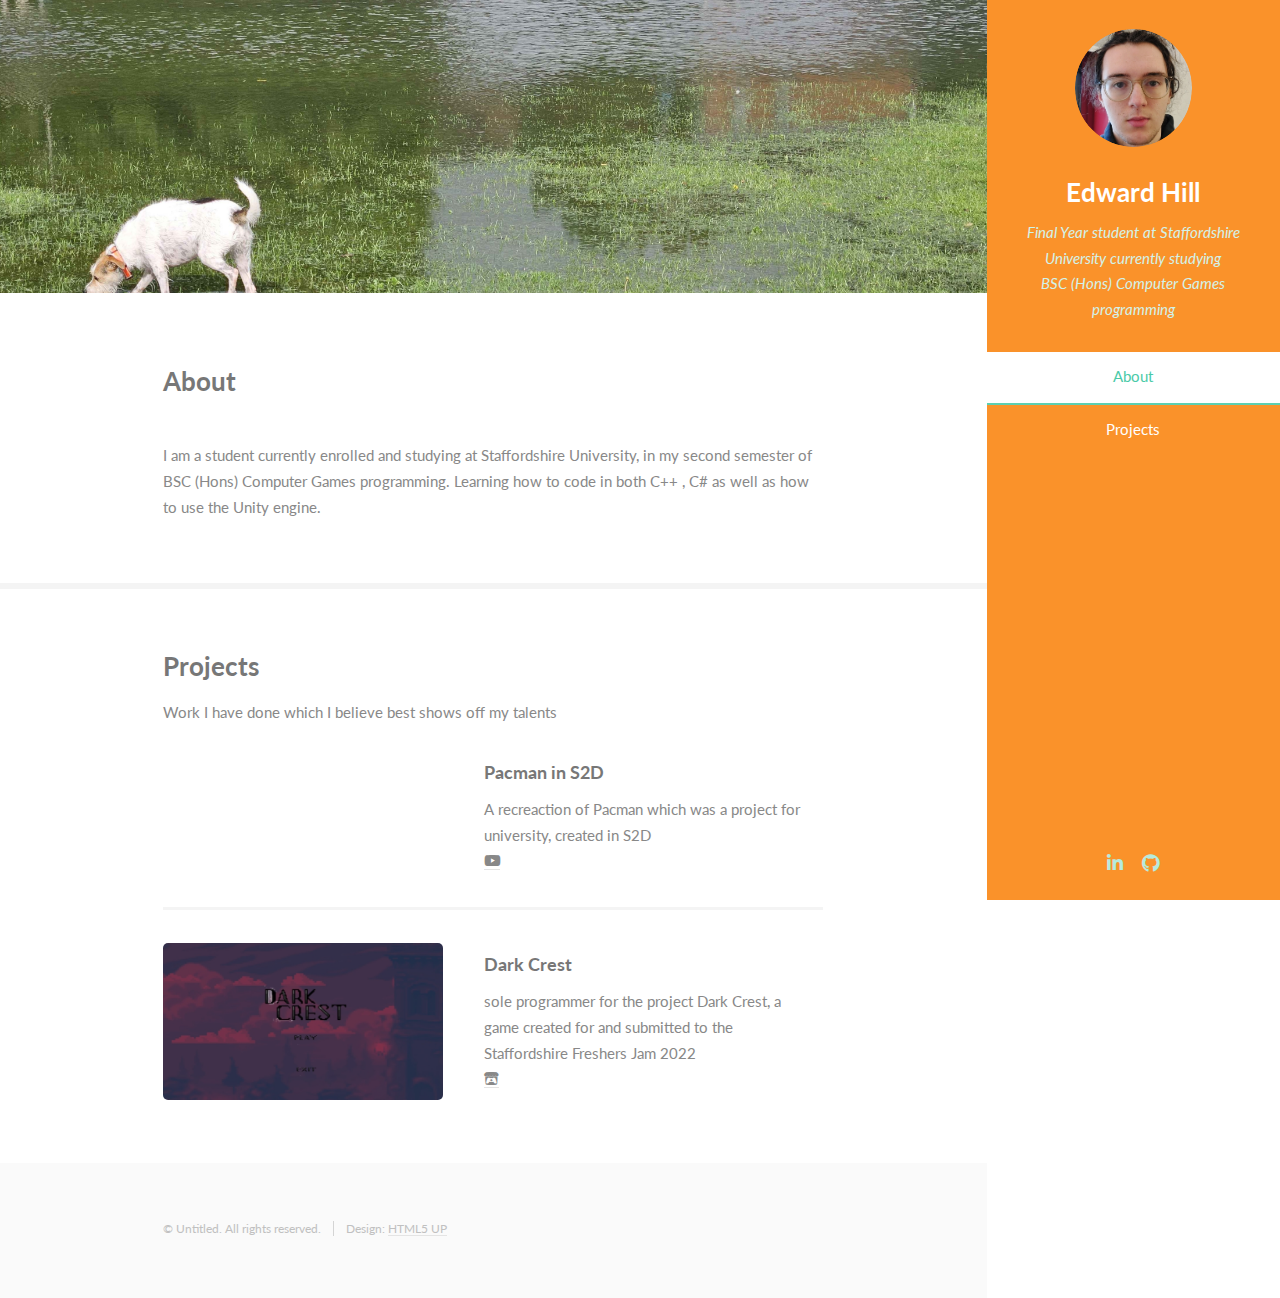
==== LowLevelProgramming.html @ bdf0da48 "push it" ====
<!DOCTYPE HTML>
<!--
	Read Only by HTML5 UP
	html5up.net | @ajlkn
	Free for personal and commercial use under the CCA 3.0 license (html5up.net/license)
-->
<html>
	<head>
		<title>Edward J Hill</title>
		<meta charset="utf-8" />
		<meta name="viewport" content="width=device-width, initial-scale=1, user-scalable=no" />
		<link rel="stylesheet" href="assets/css/main.css" />
	</head>
	<body class="is-preload">

		<!-- Header -->
			<section id="header">
				<header>
					<span class="image avatar"><img src="images/avatar.jpg" alt="" /></span>
					<h1 id="logo"><a href="#">Edward Hill</a></h1>
					<p>Final Year student at Staffordshire<br />
					University currently studying<br /> 
					BSC (Hons) Computer Games programming</p>
					
				</header>
				<nav id="nav">
					<ul>
						<li><a href="#one" class="active">About</a></li>
						<!--
	<li><a href="#two">Things I Can Do</a></li>
		-->
						<li><a href="#three">Projects</a></li>
						<!--
	<li><a href="#four">Contact</a></li>
		-->
					</ul>
				</nav>
				<footer>
					<ul class="icons">
						<li><a href="https://www.linkedin.com/in/edward-hill-3aba8b255/" class="icon brands fa-linkedin-in"><span class="label">LinkedIn</span></a></li>
						<!-- <li><a href="https://twitter.com/EdwardHIll00" class="icon brands fa-twitter"><span class="label">Twitter</span></a></li> -->
						<li><a href="https://github.com/EdwardJHill" class="icon brands fa-github"><span class="label">Github</span></a></li>

					</ul>
				</footer>
			</section>

		<!-- Wrapper -->
			<div id="wrapper">

				<!-- Main -->
					<div id="main">

						<!-- One -->
							<section id="one">
								<div class="image main" data-position="center">
									<img src="images/banner.jpg" alt="" />
								</div>
								<div class="container">
									<header class="major">
										<h2></h2>
										<p>About
										</p>
									</header>
									<p>I am a student currently enrolled and studying at Staffordshire University, in my second semester of BSC (Hons) Computer Games programming. Learning how to code in both C++ , C# as well as how to use the Unity engine.</p>
								</div>
							</section>

						<!-- Two 
							<section id="two">
								<div class="container">
									<h3>Things I aCan Do</h3>
									<p>Integer eu ante ornare amet commetus vestibulum blandit integer in curae ac faucibus integer non. Adipiscing cubilia elementum integer lorem ipsum dolor sit amet.</p>
									<ul class="feature-icons">
										<li class="icon solid fa-code">Write all the code</li>
										<li class="icon solid fa-cubes">Stack small boxes</li>
										<li class="icon solid fa-book">Read books and stuff</li>
										<li class="icon solid fa-coffee">Drink much coffee</li>
										<li class="icon solid fa-bolt">Lightning bolt</li>
										<li class="icon solid fa-users">Shadow clone technique</li>
									</ul>
								</div>
							</section>
								-->
						<!-- Three -->
							<section id="three">
								<div class="container">
									<h3>Projects</h3>
									<p>Work I have done which I believe best shows off my talents</p>
									<div class="features">

										<article>
											<a href="" class="image"><img src="images/pic04.jpg" alt="" /></a>
											<div class="inner">
												<h4>Pacman in S2D</h4>
												<p>
													A recreaction of Pacman which was a project for university, created in S2D<br />
													<a href="https://www.youtube.com/watch?v=y-IIgs3uy-4" class="fab fa-youtube"><span class="label"></span></a>
												</p>
											</div>
										</article>
										<article>
											<a href="#" class="image"><img src="images/pic01.jpg" alt="" /></a>
											<div class="inner">
												<h4>Dark Crest</h4>
												<p>
													sole programmer for the project Dark Crest, a game created for and submitted to the Staffordshire Freshers Jam 2022<br />
													<a href="https://itch.io/jam/freshers-jam-2022/rate/1725146" class="fab fa-itch-io"><span class="label"></span></a>
												</p>
											</div>
										</article>

										<!--
	<article>
		<a href="#" class="image"><img src="images/pic02.jpg" alt="" /></a>
		<div class="inner">
			<h4>Terraformed a small moon</h4>
			<p>Integer eu ante ornare amet commetus vestibulum blandit integer in curae ac faucibus integer adipiscing ornare amet.</p>
		</div>
	</article>
	<article>
		<a href="#" class="image"><img src="images/pic03.jpg" alt="" /></a>
		<div class="inner">
			<h4>Snapped dark matter in the wild</h4>
			<p>Integer eu ante ornare amet commetus vestibulum blandit integer in curae ac faucibus integer adipiscing ornare amet.</p>
		</div>
	</article>
		-->
									</div>
								</div>
							</section>

						<!-- Four 
							<section id="four">
								<div class="container">
									<h3>Contact Me  please</h3>
									<p>Integer eu ante ornare amet commetus vestibulum blandit integer in curae ac faucibus integer non. Adipiscing cubilia elementum integer. Integer eu ante ornare amet commetus.</p>
									<form method="post" action="#">
										<div class="row gtr-uniform">
											<div class="col-6 col-12-xsmall"><input type="text" name="name" id="name" placeholder="Name" /></div>
											<div class="col-6 col-12-xsmall"><input type="email" name="email" id="email" placeholder="Email" /></div>
											<div class="col-12"><input type="text" name="subject" id="subject" placeholder="Subject" /></div>
											<div class="col-12"><textarea name="message" id="message" placeholder="Message" rows="6"></textarea></div>
											<div class="col-12">
												<ul class="actions">
													<li><input type="submit" class="primary" value="Send Message" /></li>
													<li><input type="reset" value="Reset Form" /></li>
												</ul>
											</div>
										</div>
									</form>
								</div>
							</section>
						-->


						<!-- Five -->
						<!--
							<section id="five">
								<div class="container">
									<h3>Elements</h3>

									<section>
										<h4>Text</h4>
										<p>This is <b>bold</b> and this is <strong>strong</strong>. This is <i>italic</i> and this is <em>emphasized</em>.
										This is <sup>superscript</sup> text and this is <sub>subscript</sub> text.
										This is <u>underlined</u> and this is code: <code>for (;;) { ... }</code>. Finally, <a href="#">this is a link</a>.</p>
										<hr />
										<header>
											<h4>Heading with a Subtitle</h4>
											<p>Lorem ipsum dolor sit amet nullam id egestas urna aliquam</p>
										</header>
										<p>Nunc lacinia ante nunc ac lobortis. Interdum adipiscing gravida odio porttitor sem non mi integer non faucibus ornare mi ut ante amet placerat aliquet. Volutpat eu sed ante lacinia sapien lorem accumsan varius montes viverra nibh in adipiscing blandit tempus accumsan.</p>
										<header>
											<h5>Heading with a Subtitle</h5>
											<p>Lorem ipsum dolor sit amet nullam id egestas urna aliquam</p>
										</header>
										<p>Nunc lacinia ante nunc ac lobortis. Interdum adipiscing gravida odio porttitor sem non mi integer non faucibus ornare mi ut ante amet placerat aliquet. Volutpat eu sed ante lacinia sapien lorem accumsan varius montes viverra nibh in adipiscing blandit tempus accumsan.</p>
										<hr />
										<h2>Heading Level 2</h2>
										<h3>Heading Level 3</h3>
										<h4>Heading Level 4</h4>
										<h5>Heading Level 5</h5>
										<h6>Heading Level 6</h6>
										<hr />
										<h5>Blockquote</h5>
										<blockquote>Fringilla nisl. Donec accumsan interdum nisi, quis tincidunt felis sagittis eget tempus euismod. Vestibulum ante ipsum primis in faucibus vestibulum. Blandit adipiscing eu felis iaculis volutpat ac adipiscing accumsan faucibus. Vestibulum ante ipsum primis in faucibus lorem ipsum dolor sit amet nullam adipiscing eu felis.</blockquote>
										<h5>Preformatted</h5>
										<pre><code>i = 0;

while (!deck.isInOrder()) {
    print 'Iteration ' + i;
    deck.shuffle();
    i++;
}

print 'It took ' + i + ' iterations to sort the deck.';</code></pre>
									</section>

									<section>
										<h4>Lists</h4>
										<div class="row">
											<div class="col-6 col-12-xsmall">
												<h5>Unordered</h5>
												<ul>
													<li>Dolor pulvinar etiam magna etiam.</li>
													<li>Sagittis adipiscing lorem eleifend.</li>
													<li>Felis enim feugiat dolore viverra.</li>
												</ul>
												<h5>Alternate</h5>
												<ul class="alt">
													<li>Dolor pulvinar etiam magna etiam.</li>
													<li>Sagittis adipiscing lorem eleifend.</li>
													<li>Felis enim feugiat dolore viverra.</li>
												</ul>
											</div>
											<div class="col-6 col-12-xsmall">
												<h5>Ordered</h5>
												<ol>
													<li>Dolor pulvinar etiam magna etiam.</li>
													<li>Etiam vel felis at lorem sed viverra.</li>
													<li>Felis enim feugiat dolore viverra.</li>
													<li>Dolor pulvinar etiam magna etiam.</li>
													<li>Etiam vel felis at lorem sed viverra.</li>
													<li>Felis enim feugiat dolore viverra.</li>
												</ol>
												<h5>Icons</h5>
												<ul class="icons">
													<li><a href="#" class="icon brands fa-twitter"><span class="label">Twitter</span></a></li>
													<li><a href="#" class="icon brands fa-facebook-f"><span class="label">Facebook</span></a></li>
													<li><a href="#" class="icon brands fa-instagram"><span class="label">Instagram</span></a></li>
													<li><a href="#" class="icon brands fa-github"><span class="label">Github</span></a></li>
													<li><a href="#" class="icon brands fa-dribbble"><span class="label">Dribbble</span></a></li>
													<li><a href="#" class="icon brands fa-tumblr"><span class="label">Tumblr</span></a></li>
												</ul>
											</div>
										</div>
										<h5>Actions</h5>
										<ul class="actions">
											<li><a href="#" class="button primary">Default</a></li>
											<li><a href="#" class="button">Default</a></li>
											<li><a href="#" class="button alt">Default</a></li>
										</ul>
										<ul class="actions small">
											<li><a href="#" class="button primary small">Small</a></li>
											<li><a href="#" class="button small">Small</a></li>
											<li><a href="#" class="button alt small">Small</a></li>
										</ul>
										<div class="row">
											<div class="col-3 col-6-medium col-12-xsmall">
												<ul class="actions stacked">
													<li><a href="#" class="button primary">Default</a></li>
													<li><a href="#" class="button">Default</a></li>
													<li><a href="#" class="button alt">Default</a></li>
												</ul>
											</div>
											<div class="col-3 col-6 col-12-xsmall">
												<ul class="actions stacked">
													<li><a href="#" class="button primary small">Small</a></li>
													<li><a href="#" class="button small">Small</a></li>
													<li><a href="#" class="button alt small">Small</a></li>
												</ul>
											</div>
											<div class="col-3 col-6-medium col-12-xsmall">
												<ul class="actions stacked">
													<li><a href="#" class="button primary fit">Default</a></li>
													<li><a href="#" class="button fit">Default</a></li>
													<li><a href="#" class="button alt fit">Default</a></li>
												</ul>
											</div>
											<div class="col-3 col-6-medium col-12-xsmall">
												<ul class="actions stacked">
													<li><a href="#" class="button primary small fit">Small</a></li>
													<li><a href="#" class="button small fit">Small</a></li>
													<li><a href="#" class="button alt small fit">Small</a></li>
												</ul>
											</div>
										</div>
									</section>

									<section>
										<h4>Table</h4>
										<h5>Default</h5>
										<div class="table-wrapper">
											<table>
												<thead>
													<tr>
														<th>Name</th>
														<th>Description</th>
														<th>Price</th>
													</tr>
												</thead>
												<tbody>
													<tr>
														<td>Item One</td>
														<td>Ante turpis integer aliquet porttitor.</td>
														<td>29.99</td>
													</tr>
													<tr>
														<td>Item Two</td>
														<td>Vis ac commodo adipiscing arcu aliquet.</td>
														<td>19.99</td>
													</tr>
													<tr>
														<td>Item Three</td>
														<td> Morbi faucibus arcu accumsan lorem.</td>
														<td>29.99</td>
													</tr>
													<tr>
														<td>Item Four</td>
														<td>Vitae integer tempus condimentum.</td>
														<td>19.99</td>
													</tr>
													<tr>
														<td>Item Five</td>
														<td>Ante turpis integer aliquet porttitor.</td>
														<td>29.99</td>
													</tr>
												</tbody>
												<tfoot>
													<tr>
														<td colspan="2"></td>
														<td>100.00</td>
													</tr>
												</tfoot>
											</table>
										</div>

										<h5>Alternate</h5>
										<div class="table-wrapper">
											<table class="alt">
												<thead>
													<tr>
														<th>Name</th>
														<th>Description</th>
														<th>Price</th>
													</tr>
												</thead>
												<tbody>
													<tr>
														<td>Item One</td>
														<td>Ante turpis integer aliquet porttitor.</td>
														<td>29.99</td>
													</tr>
													<tr>
														<td>Item Two</td>
														<td>Vis ac commodo adipiscing arcu aliquet.</td>
														<td>19.99</td>
													</tr>
													<tr>
														<td>Item Three</td>
														<td> Morbi faucibus arcu accumsan lorem.</td>
														<td>29.99</td>
													</tr>
													<tr>
														<td>Item Four</td>
														<td>Vitae integer tempus condimentum.</td>
														<td>19.99</td>
													</tr>
													<tr>
														<td>Item Five</td>
														<td>Ante turpis integer aliquet porttitor.</td>
														<td>29.99</td>
													</tr>
												</tbody>
												<tfoot>
													<tr>
														<td colspan="2"></td>
														<td>100.00</td>
													</tr>
												</tfoot>
											</table>
										</div>
									</section>

									<section>
										<h4>Buttons</h4>
										<ul class="actions">
											<li><a href="#" class="button primary">Primary</a></li>
											<li><a href="#" class="button">Default</a></li>
											<li><a href="#" class="button alt">Alternate</a></li>
										</ul>
										<ul class="actions">
											<li><a href="#" class="button primary large">Large</a></li>
											<li><a href="#" class="button">Default</a></li>
											<li><a href="#" class="button alt small">Small</a></li>
										</ul>
										<ul class="actions fit">
											<li><a href="#" class="button primary fit">Fit</a></li>
											<li><a href="#" class="button fit">Fit</a></li>
											<li><a href="#" class="button alt fit">Fit</a></li>
										</ul>
										<ul class="actions fit small">
											<li><a href="#" class="button primary fit small">Fit + Small</a></li>
											<li><a href="#" class="button fit small">Fit + Small</a></li>
											<li><a href="#" class="button alt fit small">Fit + Small</a></li>
										</ul>
										<ul class="actions">
											<li><a href="#" class="button primary icon solid fa-download">Icon</a></li>
											<li><a href="#" class="button icon solid fa-download">Icon</a></li>
											<li><a href="#" class="button alt icon solid fa-check">Icon</a></li>
										</ul>
										<ul class="actions">
											<li><span class="button primary disabled">Primary</span></li>
											<li><span class="button disabled">Default</span></li>
											<li><span class="button alt disabled">Alternate</span></li>
										</ul>
									</section>

									<section>
										<h4>Form</h4>
										<form method="post" action="#">
											<div class="row gtr-uniform">
												<div class="col-6 col-12-xsmall">
													<input type="text" name="demo-name" id="demo-name" value="" placeholder="Name" />
												</div>
												<div class="col-6 col-12-xsmall">
													<input type="email" name="demo-email" id="demo-email" value="" placeholder="Email" />
												</div>
												<div class="col-12">
													<select name="demo-category" id="demo-category">
														<option value="">- Category -</option>
														<option value="1">Manufacturing</option>
														<option value="1">Shipping</option>
														<option value="1">Administration</option>
														<option value="1">Human Resources</option>
													</select>
												</div>
												<div class="col-4 col-12-medium">
													<input type="radio" id="demo-priority-low" name="demo-priority" checked>
													<label for="demo-priority-low">Low Priority</label>
												</div>
												<div class="col-4 col-12-medium">
													<input type="radio" id="demo-priority-normal" name="demo-priority">
													<label for="demo-priority-normal">Normal Priority</label>
												</div>
												<div class="col-4 col-12-medium">
													<input type="radio" id="demo-priority-high" name="demo-priority">
													<label for="demo-priority-high">High Priority</label>
												</div>
												<div class="col-6 col-12-medium">
													<input type="checkbox" id="demo-copy" name="demo-copy">
													<label for="demo-copy">Email me a copy of this message</label>
												</div>
												<div class="col-6 col-12-medium">
													<input type="checkbox" id="demo-human" name="demo-human" checked>
													<label for="demo-human">I am a human and not a robot</label>
												</div>
												<div class="col-12">
													<textarea name="demo-message" id="demo-message" placeholder="Enter your message" rows="6"></textarea>
												</div>
												<div class="col-12">
													<ul class="actions">
														<li><input type="submit" value="Send Message" /></li>
														<li><input type="reset" value="Reset" class="alt" /></li>
													</ul>
												</div>
											</div>
										</form>
									</section>

									<section>
										<h4>Image</h4>
										<h5>Fit</h5>
										<span class="image fit"><img src="images/banner.jpg" alt="" /></span>
										<div class="box alt">
											<div class="row gtr-50 gtr-uniform">
												<div class="col-4"><span class="image fit"><img src="images/pic01.jpg" alt="" /></span></div>
												<div class="col-4"><span class="image fit"><img src="images/pic02.jpg" alt="" /></span></div>
												<div class="col-4"><span class="image fit"><img src="images/pic03.jpg" alt="" /></span></div>
												<div class="col-4"><span class="image fit"><img src="images/pic02.jpg" alt="" /></span></div>
												<div class="col-4"><span class="image fit"><img src="images/pic03.jpg" alt="" /></span></div>
												<div class="col-4"><span class="image fit"><img src="images/pic01.jpg" alt="" /></span></div>
												<div class="col-4"><span class="image fit"><img src="images/pic03.jpg" alt="" /></span></div>
												<div class="col-4"><span class="image fit"><img src="images/pic01.jpg" alt="" /></span></div>
												<div class="col-4"><span class="image fit"><img src="images/pic02.jpg" alt="" /></span></div>
											</div>
										</div>
										<h5>Left &amp; Right</h5>
										<p><span class="image left"><img src="images/avatar.jpg" alt="" /></span>Fringilla nisl. Donec accumsan interdum nisi, quis tincidunt felis sagittis eget. tempus euismod. Vestibulum ante ipsum primis in faucibus vestibulum. Blandit adipiscing eu felis iaculis volutpat ac adipiscing accumsan eu faucibus. Integer ac pellentesque praesent tincidunt felis sagittis eget. tempus euismod. Vestibulum ante ipsum primis in faucibus vestibulum. Blandit adipiscing eu felis iaculis volutpat ac adipiscing accumsan eu faucibus. Integer ac pellentesque praesent. Donec accumsan interdum nisi, quis tincidunt felis sagittis eget. tempus euismod. Vestibulum ante ipsum primis in faucibus vestibulum. Blandit adipiscing eu felis iaculis volutpat ac adipiscing accumsan eu faucibus. Integer ac pellentesque praesent tincidunt felis sagittis eget. tempus euismod. Vestibulum ante ipsum primis in faucibus vestibulum. Blandit adipiscing eu felis iaculis volutpat ac adipiscing accumsan eu faucibus. Integer ac pellentesque praesent.</p>
										<p><span class="image right"><img src="images/avatar.jpg" alt="" /></span>Fringilla nisl. Donec accumsan interdum nisi, quis tincidunt felis sagittis eget. tempus euismod. Vestibulum ante ipsum primis in faucibus vestibulum. Blandit adipiscing eu felis iaculis volutpat ac adipiscing accumsan eu faucibus. Integer ac pellentesque praesent tincidunt felis sagittis eget. tempus euismod. Vestibulum ante ipsum primis in faucibus vestibulum. Blandit adipiscing eu felis iaculis volutpat ac adipiscing accumsan eu faucibus. Integer ac pellentesque praesent. Donec accumsan interdum nisi, quis tincidunt felis sagittis eget. tempus euismod. Vestibulum ante ipsum primis in faucibus vestibulum. Blandit adipiscing eu felis iaculis volutpat ac adipiscing accumsan eu faucibus. Integer ac pellentesque praesent tincidunt felis sagittis eget. tempus euismod. Vestibulum ante ipsum primis in faucibus vestibulum. Blandit adipiscing eu felis iaculis volutpat ac adipiscing accumsan eu faucibus. Integer ac pellentesque praesent.</p>
									</section>

								</div>
							</section>
						-->

					</div>

				<!-- Footer -->
					<section id="footer">
						<div class="container">
							<ul class="copyright">
								<li>&copy; Untitled. All rights reserved.</li><li>Design: <a href="http://html5up.net">HTML5 UP</a></li>
							</ul>
						</div>
					</section>

			</div>

		<!-- Scripts -->
			<script src="assets/js/jquery.min.js"></script>
			<script src="assets/js/jquery.scrollex.min.js"></script>
			<script src="assets/js/jquery.scrolly.min.js"></script>
			<script src="assets/js/browser.min.js"></script>
			<script src="assets/js/breakpoints.min.js"></script>
			<script src="assets/js/util.js"></script>
			<script src="assets/js/main.js"></script>

	</body>
</html>
---- assets/css/main.css ----
@import url("fontawesome-all.min.css");
@import url("https://fonts.googleapis.com/css?family=Lato:400,400italic,700,700italic|Source+Code+Pro:400");

/*
	Read Only by HTML5 UP
	html5up.net | @ajlkn
	Free for personal and commercial use under the CCA 3.0 license (html5up.net/license)
*/

html, body, div, span, applet, object,
iframe, h1, h2, h3, h4, h5, h6, p, blockquote,
pre, a, abbr, acronym, address, big, cite,
code, del, dfn, em, img, ins, kbd, q, s, samp,
small, strike, strong, sub, sup, tt, var, b,
u, i, center, dl, dt, dd, ol, ul, li, fieldset,
form, label, legend, table, caption, tbody,
tfoot, thead, tr, th, td, article, aside,
canvas, details, embed, figure, figcaption,
footer, header, hgroup, menu, nav, output, ruby,
section, summary, time, mark, audio, video {
	margin: 0;
	padding: 0;
	border: 0;
	font-size: 100%;
	font: inherit;
	vertical-align: baseline;}

article, aside, details, figcaption, figure,
footer, header, hgroup, menu, nav, section {
	display: block;}

body {
	line-height: 1;
}

ol, ul {
	list-style: none;
}

blockquote, q {
	quotes: none;
}

	blockquote:before, blockquote:after, q:before, q:after {
		content: '';
		content: none;
	}

table {
	border-collapse: collapse;
	border-spacing: 0;
}

body {
	-webkit-text-size-adjust: none;
}

mark {
	background-color: transparent;
	color: inherit;
}

input::-moz-focus-inner {
	border: 0;
	padding: 0;
}

input, select, textarea {
	-moz-appearance: none;
	-webkit-appearance: none;
	-ms-appearance: none;
	appearance: none;
}

/* Basic */

	html {
		box-sizing: border-box;
	}

	*, *:before, *:after {
		box-sizing: inherit;
	}

	body {
		background: #fff;
	}

		body.is-preload *, body.is-preload *:before, body.is-preload *:after {
			-moz-animation: none !important;
			-webkit-animation: none !important;
			-ms-animation: none !important;
			animation: none !important;
			-moz-transition: none !important;
			-webkit-transition: none !important;
			-ms-transition: none !important;
			transition: none !important;
		}

	body, input, select, textarea {
		color: #888;
		font-family: "Lato", sans-serif;
		font-size: 16pt;
		font-weight: 400;
		line-height: 1.75em;
	}

	a {
		-moz-transition: color 0.2s ease-in-out, border-color 0.2s ease-in-out;
		-webkit-transition: color 0.2s ease-in-out, border-color 0.2s ease-in-out;
		-ms-transition: color 0.2s ease-in-out, border-color 0.2s ease-in-out;
		transition: color 0.2s ease-in-out, border-color 0.2s ease-in-out;
		border-bottom: solid 1px #e4e4e4;
		color: inherit;
		text-decoration: none;
	}

		a:hover {
			border-bottom-color: transparent;
			color: #4acaa8 !important;
		}

	strong, b {
		color: #777;
		font-weight: 700;
	}

	em, i {
		font-style: italic;
	}

	p {
		margin: 0 0 2.25em 0;
	}

	h1, h2, h3, h4, h5, h6 {
		color: #777;
		font-weight: 700;
		line-height: 1em;
		margin: 0 0 0.5625em 0;
	}

		h1 a, h2 a, h3 a, h4 a, h5 a, h6 a {
			border: 0;
			color: inherit;
			text-decoration: none;
		}

	h2 {
		font-size: 2em;
		line-height: 1.5em;
	}

	h3 {
		font-size: 1.75em;
		line-height: 1.5em;
	}

	h4 {
		font-size: 1.25em;
		line-height: 1.5em;
	}

	h5 {
		font-size: 0.9em;
		line-height: 1.5em;
	}

	h6 {
		font-size: 0.7em;
		line-height: 1.5em;
	}

	sub {
		font-size: 0.8em;
		position: relative;
		top: 0.5em;
	}

	sup {
		font-size: 0.8em;
		position: relative;
		top: -0.5em;
	}

	hr {
		border: 0;
		border-bottom: solid 2px #f4f4f4;
		margin: 2.25em 0;
	}

		hr.major {
			margin: 3.375em 0;
		}

	blockquote {
		border-left: solid 8px #e4e4e4;
		font-style: italic;
		margin: 0 0 2.25em 0;
		padding: 0.5em 0 0.5em 2em;
	}

	code {
		background: #555;
		border-radius: 5px;
		color: #fff;
		font-family: "Source Code Pro", monospace;
		font-size: 0.9em;
		margin: 0 0.25em;
		padding: 0.25em 0.65em;
	}

	pre {
		font-family: "Source Code Pro", monospace;
		font-size: 0.9em;
		margin: 0 0 2.25em 0;
	}

		pre code {
			-webkit-overflow-scrolling: touch;
			display: block;
			line-height: 1.5em;
			overflow-x: auto;
			padding: 1em 1.5em;
		}

	.align-left {
		text-align: left;
	}

	.align-center {
		text-align: center;
	}

	.align-right {
		text-align: right;
	}

/* Row */

	.row {
		display: flex;
		flex-wrap: wrap;
		box-sizing: border-box;
		align-items: stretch;
	}

		.row > * {
			box-sizing: border-box;
		}

		.row.gtr-uniform > * > :last-child {
			margin-bottom: 0;
		}

		.row.aln-left {
			justify-content: flex-start;
		}

		.row.aln-center {
			justify-content: center;
		}

		.row.aln-right {
			justify-content: flex-end;
		}

		.row.aln-top {
			align-items: flex-start;
		}

		.row.aln-middle {
			align-items: center;
		}

		.row.aln-bottom {
			align-items: flex-end;
		}

		.row > .imp {
			order: -1;
		}

		.row > .col-1 {
			width: 8.33333%;
		}

		.row > .off-1 {
			margin-left: 8.33333%;
		}

		.row > .col-2 {
			width: 16.66667%;
		}

		.row > .off-2 {
			margin-left: 16.66667%;
		}

		.row > .col-3 {
			width: 25%;
		}

		.row > .off-3 {
			margin-left: 25%;
		}

		.row > .col-4 {
			width: 33.33333%;
		}

		.row > .off-4 {
			margin-left: 33.33333%;
		}

		.row > .col-5 {
			width: 41.66667%;
		}

		.row > .off-5 {
			margin-left: 41.66667%;
		}

		.row > .col-6 {
			width: 50%;
		}

		.row > .off-6 {
			margin-left: 50%;
		}

		.row > .col-7 {
			width: 58.33333%;
		}

		.row > .off-7 {
			margin-left: 58.33333%;
		}

		.row > .col-8 {
			width: 66.66667%;
		}

		.row > .off-8 {
			margin-left: 66.66667%;
		}

		.row > .col-9 {
			width: 75%;
		}

		.row > .off-9 {
			margin-left: 75%;
		}

		.row > .col-10 {
			width: 83.33333%;
		}

		.row > .off-10 {
			margin-left: 83.33333%;
		}

		.row > .col-11 {
			width: 91.66667%;
		}

		.row > .off-11 {
			margin-left: 91.66667%;
		}

		.row > .col-12 {
			width: 100%;
		}

		.row > .off-12 {
			margin-left: 100%;
		}

		.row.gtr-0 {
			margin-top: 0;
			margin-left: 0em;
		}

			.row.gtr-0 > * {
				padding: 0 0 0 0em;
			}

			.row.gtr-0.gtr-uniform {
				margin-top: 0em;
			}

				.row.gtr-0.gtr-uniform > * {
					padding-top: 0em;
				}

		.row.gtr-25 {
			margin-top: 0;
			margin-left: -0.5em;
		}

			.row.gtr-25 > * {
				padding: 0 0 0 0.5em;
			}

			.row.gtr-25.gtr-uniform {
				margin-top: -0.5em;
			}

				.row.gtr-25.gtr-uniform > * {
					padding-top: 0.5em;
				}

		.row.gtr-50 {
			margin-top: 0;
			margin-left: -1em;
		}

			.row.gtr-50 > * {
				padding: 0 0 0 1em;
			}

			.row.gtr-50.gtr-uniform {
				margin-top: -1em;
			}

				.row.gtr-50.gtr-uniform > * {
					padding-top: 1em;
				}

		.row {
			margin-top: 0;
			margin-left: -2em;
		}

			.row > * {
				padding: 0 0 0 2em;
			}

			.row.gtr-uniform {
				margin-top: -2em;
			}

				.row.gtr-uniform > * {
					padding-top: 2em;
				}

		.row.gtr-150 {
			margin-top: 0;
			margin-left: -3em;
		}

			.row.gtr-150 > * {
				padding: 0 0 0 3em;
			}

			.row.gtr-150.gtr-uniform {
				margin-top: -3em;
			}

				.row.gtr-150.gtr-uniform > * {
					padding-top: 3em;
				}

		.row.gtr-200 {
			margin-top: 0;
			margin-left: -4em;
		}

			.row.gtr-200 > * {
				padding: 0 0 0 4em;
			}

			.row.gtr-200.gtr-uniform {
				margin-top: -4em;
			}

				.row.gtr-200.gtr-uniform > * {
					padding-top: 4em;
				}

		@media screen and (max-width: 1680px) {

			.row {
				display: flex;
				flex-wrap: wrap;
				box-sizing: border-box;
				align-items: stretch;
			}

				.row > * {
					box-sizing: border-box;
				}

				.row.gtr-uniform > * > :last-child {
					margin-bottom: 0;
				}

				.row.aln-left {
					justify-content: flex-start;
				}

				.row.aln-center {
					justify-content: center;
				}

				.row.aln-right {
					justify-content: flex-end;
				}

				.row.aln-top {
					align-items: flex-start;
				}

				.row.aln-middle {
					align-items: center;
				}

				.row.aln-bottom {
					align-items: flex-end;
				}

				.row > .imp-xlarge {
					order: -1;
				}

				.row > .col-1-xlarge {
					width: 8.33333%;
				}

				.row > .off-1-xlarge {
					margin-left: 8.33333%;
				}

				.row > .col-2-xlarge {
					width: 16.66667%;
				}

				.row > .off-2-xlarge {
					margin-left: 16.66667%;
				}

				.row > .col-3-xlarge {
					width: 25%;
				}

				.row > .off-3-xlarge {
					margin-left: 25%;
				}

				.row > .col-4-xlarge {
					width: 33.33333%;
				}

				.row > .off-4-xlarge {
					margin-left: 33.33333%;
				}

				.row > .col-5-xlarge {
					width: 41.66667%;
				}

				.row > .off-5-xlarge {
					margin-left: 41.66667%;
				}

				.row > .col-6-xlarge {
					width: 50%;
				}

				.row > .off-6-xlarge {
					margin-left: 50%;
				}

				.row > .col-7-xlarge {
					width: 58.33333%;
				}

				.row > .off-7-xlarge {
					margin-left: 58.33333%;
				}

				.row > .col-8-xlarge {
					width: 66.66667%;
				}

				.row > .off-8-xlarge {
					margin-left: 66.66667%;
				}

				.row > .col-9-xlarge {
					width: 75%;
				}

				.row > .off-9-xlarge {
					margin-left: 75%;
				}

				.row > .col-10-xlarge {
					width: 83.33333%;
				}

				.row > .off-10-xlarge {
					margin-left: 83.33333%;
				}

				.row > .col-11-xlarge {
					width: 91.66667%;
				}

				.row > .off-11-xlarge {
					margin-left: 91.66667%;
				}

				.row > .col-12-xlarge {
					width: 100%;
				}

				.row > .off-12-xlarge {
					margin-left: 100%;
				}

				.row.gtr-0 {
					margin-top: 0;
					margin-left: 0em;
				}

					.row.gtr-0 > * {
						padding: 0 0 0 0em;
					}

					.row.gtr-0.gtr-uniform {
						margin-top: 0em;
					}

						.row.gtr-0.gtr-uniform > * {
							padding-top: 0em;
						}

				.row.gtr-25 {
					margin-top: 0;
					margin-left: -0.5em;
				}

					.row.gtr-25 > * {
						padding: 0 0 0 0.5em;
					}

					.row.gtr-25.gtr-uniform {
						margin-top: -0.5em;
					}

						.row.gtr-25.gtr-uniform > * {
							padding-top: 0.5em;
						}

				.row.gtr-50 {
					margin-top: 0;
					margin-left: -1em;
				}

					.row.gtr-50 > * {
						padding: 0 0 0 1em;
					}

					.row.gtr-50.gtr-uniform {
						margin-top: -1em;
					}

						.row.gtr-50.gtr-uniform > * {
							padding-top: 1em;
						}

				.row {
					margin-top: 0;
					margin-left: -2em;
				}

					.row > * {
						padding: 0 0 0 2em;
					}

					.row.gtr-uniform {
						margin-top: -2em;
					}

						.row.gtr-uniform > * {
							padding-top: 2em;
						}

				.row.gtr-150 {
					margin-top: 0;
					margin-left: -3em;
				}

					.row.gtr-150 > * {
						padding: 0 0 0 3em;
					}

					.row.gtr-150.gtr-uniform {
						margin-top: -3em;
					}

						.row.gtr-150.gtr-uniform > * {
							padding-top: 3em;
						}

				.row.gtr-200 {
					margin-top: 0;
					margin-left: -4em;
				}

					.row.gtr-200 > * {
						padding: 0 0 0 4em;
					}

					.row.gtr-200.gtr-uniform {
						margin-top: -4em;
					}

						.row.gtr-200.gtr-uniform > * {
							padding-top: 4em;
						}

		}

		@media screen and (max-width: 1280px) {

			.row {
				display: flex;
				flex-wrap: wrap;
				box-sizing: border-box;
				align-items: stretch;
			}

				.row > * {
					box-sizing: border-box;
				}

				.row.gtr-uniform > * > :last-child {
					margin-bottom: 0;
				}

				.row.aln-left {
					justify-content: flex-start;
				}

				.row.aln-center {
					justify-content: center;
				}

				.row.aln-right {
					justify-content: flex-end;
				}

				.row.aln-top {
					align-items: flex-start;
				}

				.row.aln-middle {
					align-items: center;
				}

				.row.aln-bottom {
					align-items: flex-end;
				}

				.row > .imp-large {
					order: -1;
				}

				.row > .col-1-large {
					width: 8.33333%;
				}

				.row > .off-1-large {
					margin-left: 8.33333%;
				}

				.row > .col-2-large {
					width: 16.66667%;
				}

				.row > .off-2-large {
					margin-left: 16.66667%;
				}

				.row > .col-3-large {
					width: 25%;
				}

				.row > .off-3-large {
					margin-left: 25%;
				}

				.row > .col-4-large {
					width: 33.33333%;
				}

				.row > .off-4-large {
					margin-left: 33.33333%;
				}

				.row > .col-5-large {
					width: 41.66667%;
				}

				.row > .off-5-large {
					margin-left: 41.66667%;
				}

				.row > .col-6-large {
					width: 50%;
				}

				.row > .off-6-large {
					margin-left: 50%;
				}

				.row > .col-7-large {
					width: 58.33333%;
				}

				.row > .off-7-large {
					margin-left: 58.33333%;
				}

				.row > .col-8-large {
					width: 66.66667%;
				}

				.row > .off-8-large {
					margin-left: 66.66667%;
				}

				.row > .col-9-large {
					width: 75%;
				}

				.row > .off-9-large {
					margin-left: 75%;
				}

				.row > .col-10-large {
					width: 83.33333%;
				}

				.row > .off-10-large {
					margin-left: 83.33333%;
				}

				.row > .col-11-large {
					width: 91.66667%;
				}

				.row > .off-11-large {
					margin-left: 91.66667%;
				}

				.row > .col-12-large {
					width: 100%;
				}

				.row > .off-12-large {
					margin-left: 100%;
				}

				.row.gtr-0 {
					margin-top: 0;
					margin-left: 0em;
				}

					.row.gtr-0 > * {
						padding: 0 0 0 0em;
					}

					.row.gtr-0.gtr-uniform {
						margin-top: 0em;
					}

						.row.gtr-0.gtr-uniform > * {
							padding-top: 0em;
						}

				.row.gtr-25 {
					margin-top: 0;
					margin-left: -0.375em;
				}

					.row.gtr-25 > * {
						padding: 0 0 0 0.375em;
					}

					.row.gtr-25.gtr-uniform {
						margin-top: -0.375em;
					}

						.row.gtr-25.gtr-uniform > * {
							padding-top: 0.375em;
						}

				.row.gtr-50 {
					margin-top: 0;
					margin-left: -0.75em;
				}

					.row.gtr-50 > * {
						padding: 0 0 0 0.75em;
					}

					.row.gtr-50.gtr-uniform {
						margin-top: -0.75em;
					}

						.row.gtr-50.gtr-uniform > * {
							padding-top: 0.75em;
						}

				.row {
					margin-top: 0;
					margin-left: -1.5em;
				}

					.row > * {
						padding: 0 0 0 1.5em;
					}

					.row.gtr-uniform {
						margin-top: -1.5em;
					}

						.row.gtr-uniform > * {
							padding-top: 1.5em;
						}

				.row.gtr-150 {
					margin-top: 0;
					margin-left: -2.25em;
				}

					.row.gtr-150 > * {
						padding: 0 0 0 2.25em;
					}

					.row.gtr-150.gtr-uniform {
						margin-top: -2.25em;
					}

						.row.gtr-150.gtr-uniform > * {
							padding-top: 2.25em;
						}

				.row.gtr-200 {
					margin-top: 0;
					margin-left: -3em;
				}

					.row.gtr-200 > * {
						padding: 0 0 0 3em;
					}

					.row.gtr-200.gtr-uniform {
						margin-top: -3em;
					}

						.row.gtr-200.gtr-uniform > * {
							padding-top: 3em;
						}

		}

		@media screen and (max-width: 1024px) {

			.row {
				display: flex;
				flex-wrap: wrap;
				box-sizing: border-box;
				align-items: stretch;
			}

				.row > * {
					box-sizing: border-box;
				}

				.row.gtr-uniform > * > :last-child {
					margin-bottom: 0;
				}

				.row.aln-left {
					justify-content: flex-start;
				}

				.row.aln-center {
					justify-content: center;
				}

				.row.aln-right {
					justify-content: flex-end;
				}

				.row.aln-top {
					align-items: flex-start;
				}

				.row.aln-middle {
					align-items: center;
				}

				.row.aln-bottom {
					align-items: flex-end;
				}

				.row > .imp-medium {
					order: -1;
				}

				.row > .col-1-medium {
					width: 8.33333%;
				}

				.row > .off-1-medium {
					margin-left: 8.33333%;
				}

				.row > .col-2-medium {
					width: 16.66667%;
				}

				.row > .off-2-medium {
					margin-left: 16.66667%;
				}

				.row > .col-3-medium {
					width: 25%;
				}

				.row > .off-3-medium {
					margin-left: 25%;
				}

				.row > .col-4-medium {
					width: 33.33333%;
				}

				.row > .off-4-medium {
					margin-left: 33.33333%;
				}

				.row > .col-5-medium {
					width: 41.66667%;
				}

				.row > .off-5-medium {
					margin-left: 41.66667%;
				}

				.row > .col-6-medium {
					width: 50%;
				}

				.row > .off-6-medium {
					margin-left: 50%;
				}

				.row > .col-7-medium {
					width: 58.33333%;
				}

				.row > .off-7-medium {
					margin-left: 58.33333%;
				}

				.row > .col-8-medium {
					width: 66.66667%;
				}

				.row > .off-8-medium {
					margin-left: 66.66667%;
				}

				.row > .col-9-medium {
					width: 75%;
				}

				.row > .off-9-medium {
					margin-left: 75%;
				}

				.row > .col-10-medium {
					width: 83.33333%;
				}

				.row > .off-10-medium {
					margin-left: 83.33333%;
				}

				.row > .col-11-medium {
					width: 91.66667%;
				}

				.row > .off-11-medium {
					margin-left: 91.66667%;
				}

				.row > .col-12-medium {
					width: 100%;
				}

				.row > .off-12-medium {
					margin-left: 100%;
				}

				.row.gtr-0 {
					margin-top: 0;
					margin-left: 0em;
				}

					.row.gtr-0 > * {
						padding: 0 0 0 0em;
					}

					.row.gtr-0.gtr-uniform {
						margin-top: 0em;
					}

						.row.gtr-0.gtr-uniform > * {
							padding-top: 0em;
						}

				.row.gtr-25 {
					margin-top: 0;
					margin-left: -0.375em;
				}

					.row.gtr-25 > * {
						padding: 0 0 0 0.375em;
					}

					.row.gtr-25.gtr-uniform {
						margin-top: -0.375em;
					}

						.row.gtr-25.gtr-uniform > * {
							padding-top: 0.375em;
						}

				.row.gtr-50 {
					margin-top: 0;
					margin-left: -0.75em;
				}

					.row.gtr-50 > * {
						padding: 0 0 0 0.75em;
					}

					.row.gtr-50.gtr-uniform {
						margin-top: -0.75em;
					}

						.row.gtr-50.gtr-uniform > * {
							padding-top: 0.75em;
						}

				.row {
					margin-top: 0;
					margin-left: -1.5em;
				}

					.row > * {
						padding: 0 0 0 1.5em;
					}

					.row.gtr-uniform {
						margin-top: -1.5em;
					}

						.row.gtr-uniform > * {
							padding-top: 1.5em;
						}

				.row.gtr-150 {
					margin-top: 0;
					margin-left: -2.25em;
				}

					.row.gtr-150 > * {
						padding: 0 0 0 2.25em;
					}

					.row.gtr-150.gtr-uniform {
						margin-top: -2.25em;
					}

						.row.gtr-150.gtr-uniform > * {
							padding-top: 2.25em;
						}

				.row.gtr-200 {
					margin-top: 0;
					margin-left: -3em;
				}

					.row.gtr-200 > * {
						padding: 0 0 0 3em;
					}

					.row.gtr-200.gtr-uniform {
						margin-top: -3em;
					}

						.row.gtr-200.gtr-uniform > * {
							padding-top: 3em;
						}

		}

		@media screen and (max-width: 736px) {

			.row {
				display: flex;
				flex-wrap: wrap;
				box-sizing: border-box;
				align-items: stretch;
			}

				.row > * {
					box-sizing: border-box;
				}

				.row.gtr-uniform > * > :last-child {
					margin-bottom: 0;
				}

				.row.aln-left {
					justify-content: flex-start;
				}

				.row.aln-center {
					justify-content: center;
				}

				.row.aln-right {
					justify-content: flex-end;
				}

				.row.aln-top {
					align-items: flex-start;
				}

				.row.aln-middle {
					align-items: center;
				}

				.row.aln-bottom {
					align-items: flex-end;
				}

				.row > .imp-small {
					order: -1;
				}

				.row > .col-1-small {
					width: 8.33333%;
				}

				.row > .off-1-small {
					margin-left: 8.33333%;
				}

				.row > .col-2-small {
					width: 16.66667%;
				}

				.row > .off-2-small {
					margin-left: 16.66667%;
				}

				.row > .col-3-small {
					width: 25%;
				}

				.row > .off-3-small {
					margin-left: 25%;
				}

				.row > .col-4-small {
					width: 33.33333%;
				}

				.row > .off-4-small {
					margin-left: 33.33333%;
				}

				.row > .col-5-small {
					width: 41.66667%;
				}

				.row > .off-5-small {
					margin-left: 41.66667%;
				}

				.row > .col-6-small {
					width: 50%;
				}

				.row > .off-6-small {
					margin-left: 50%;
				}

				.row > .col-7-small {
					width: 58.33333%;
				}

				.row > .off-7-small {
					margin-left: 58.33333%;
				}

				.row > .col-8-small {
					width: 66.66667%;
				}

				.row > .off-8-small {
					margin-left: 66.66667%;
				}

				.row > .col-9-small {
					width: 75%;
				}

				.row > .off-9-small {
					margin-left: 75%;
				}

				.row > .col-10-small {
					width: 83.33333%;
				}

				.row > .off-10-small {
					margin-left: 83.33333%;
				}

				.row > .col-11-small {
					width: 91.66667%;
				}

				.row > .off-11-small {
					margin-left: 91.66667%;
				}

				.row > .col-12-small {
					width: 100%;
				}

				.row > .off-12-small {
					margin-left: 100%;
				}

				.row.gtr-0 {
					margin-top: 0;
					margin-left: 0em;
				}

					.row.gtr-0 > * {
						padding: 0 0 0 0em;
					}

					.row.gtr-0.gtr-uniform {
						margin-top: 0em;
					}

						.row.gtr-0.gtr-uniform > * {
							padding-top: 0em;
						}

				.row.gtr-25 {
					margin-top: 0;
					margin-left: -0.3125em;
				}

					.row.gtr-25 > * {
						padding: 0 0 0 0.3125em;
					}

					.row.gtr-25.gtr-uniform {
						margin-top: -0.3125em;
					}

						.row.gtr-25.gtr-uniform > * {
							padding-top: 0.3125em;
						}

				.row.gtr-50 {
					margin-top: 0;
					margin-left: -0.625em;
				}

					.row.gtr-50 > * {
						padding: 0 0 0 0.625em;
					}

					.row.gtr-50.gtr-uniform {
						margin-top: -0.625em;
					}

						.row.gtr-50.gtr-uniform > * {
							padding-top: 0.625em;
						}

				.row {
					margin-top: 0;
					margin-left: -1.25em;
				}

					.row > * {
						padding: 0 0 0 1.25em;
					}

					.row.gtr-uniform {
						margin-top: -1.25em;
					}

						.row.gtr-uniform > * {
							padding-top: 1.25em;
						}

				.row.gtr-150 {
					margin-top: 0;
					margin-left: -1.875em;
				}

					.row.gtr-150 > * {
						padding: 0 0 0 1.875em;
					}

					.row.gtr-150.gtr-uniform {
						margin-top: -1.875em;
					}

						.row.gtr-150.gtr-uniform > * {
							padding-top: 1.875em;
						}

				.row.gtr-200 {
					margin-top: 0;
					margin-left: -2.5em;
				}

					.row.gtr-200 > * {
						padding: 0 0 0 2.5em;
					}

					.row.gtr-200.gtr-uniform {
						margin-top: -2.5em;
					}

						.row.gtr-200.gtr-uniform > * {
							padding-top: 2.5em;
						}

		}

		@media screen and (max-width: 480px) {

			.row {
				display: flex;
				flex-wrap: wrap;
				box-sizing: border-box;
				align-items: stretch;
			}

				.row > * {
					box-sizing: border-box;
				}

				.row.gtr-uniform > * > :last-child {
					margin-bottom: 0;
				}

				.row.aln-left {
					justify-content: flex-start;
				}

				.row.aln-center {
					justify-content: center;
				}

				.row.aln-right {
					justify-content: flex-end;
				}

				.row.aln-top {
					align-items: flex-start;
				}

				.row.aln-middle {
					align-items: center;
				}

				.row.aln-bottom {
					align-items: flex-end;
				}

				.row > .imp-xsmall {
					order: -1;
				}

				.row > .col-1-xsmall {
					width: 8.33333%;
				}

				.row > .off-1-xsmall {
					margin-left: 8.33333%;
				}

				.row > .col-2-xsmall {
					width: 16.66667%;
				}

				.row > .off-2-xsmall {
					margin-left: 16.66667%;
				}

				.row > .col-3-xsmall {
					width: 25%;
				}

				.row > .off-3-xsmall {
					margin-left: 25%;
				}

				.row > .col-4-xsmall {
					width: 33.33333%;
				}

				.row > .off-4-xsmall {
					margin-left: 33.33333%;
				}

				.row > .col-5-xsmall {
					width: 41.66667%;
				}

				.row > .off-5-xsmall {
					margin-left: 41.66667%;
				}

				.row > .col-6-xsmall {
					width: 50%;
				}

				.row > .off-6-xsmall {
					margin-left: 50%;
				}

				.row > .col-7-xsmall {
					width: 58.33333%;
				}

				.row > .off-7-xsmall {
					margin-left: 58.33333%;
				}

				.row > .col-8-xsmall {
					width: 66.66667%;
				}

				.row > .off-8-xsmall {
					margin-left: 66.66667%;
				}

				.row > .col-9-xsmall {
					width: 75%;
				}

				.row > .off-9-xsmall {
					margin-left: 75%;
				}

				.row > .col-10-xsmall {
					width: 83.33333%;
				}

				.row > .off-10-xsmall {
					margin-left: 83.33333%;
				}

				.row > .col-11-xsmall {
					width: 91.66667%;
				}

				.row > .off-11-xsmall {
					margin-left: 91.66667%;
				}

				.row > .col-12-xsmall {
					width: 100%;
				}

				.row > .off-12-xsmall {
					margin-left: 100%;
				}

				.row.gtr-0 {
					margin-top: 0;
					margin-left: 0em;
				}

					.row.gtr-0 > * {
						padding: 0 0 0 0em;
					}

					.row.gtr-0.gtr-uniform {
						margin-top: 0em;
					}

						.row.gtr-0.gtr-uniform > * {
							padding-top: 0em;
						}

				.row.gtr-25 {
					margin-top: 0;
					margin-left: -0.3125em;
				}

					.row.gtr-25 > * {
						padding: 0 0 0 0.3125em;
					}

					.row.gtr-25.gtr-uniform {
						margin-top: -0.3125em;
					}

						.row.gtr-25.gtr-uniform > * {
							padding-top: 0.3125em;
						}

				.row.gtr-50 {
					margin-top: 0;
					margin-left: -0.625em;
				}

					.row.gtr-50 > * {
						padding: 0 0 0 0.625em;
					}

					.row.gtr-50.gtr-uniform {
						margin-top: -0.625em;
					}

						.row.gtr-50.gtr-uniform > * {
							padding-top: 0.625em;
						}

				.row {
					margin-top: 0;
					margin-left: -1.25em;
				}

					.row > * {
						padding: 0 0 0 1.25em;
					}

					.row.gtr-uniform {
						margin-top: -1.25em;
					}

						.row.gtr-uniform > * {
							padding-top: 1.25em;
						}

				.row.gtr-150 {
					margin-top: 0;
					margin-left: -1.875em;
				}

					.row.gtr-150 > * {
						padding: 0 0 0 1.875em;
					}

					.row.gtr-150.gtr-uniform {
						margin-top: -1.875em;
					}

						.row.gtr-150.gtr-uniform > * {
							padding-top: 1.875em;
						}

				.row.gtr-200 {
					margin-top: 0;
					margin-left: -2.5em;
				}

					.row.gtr-200 > * {
						padding: 0 0 0 2.5em;
					}

					.row.gtr-200.gtr-uniform {
						margin-top: -2.5em;
					}

						.row.gtr-200.gtr-uniform > * {
							padding-top: 2.5em;
						}

		}

/* Container */

	.container {
		margin: 0 auto;
		max-width: calc(100% - 4.5em);
		width: 45em;
	}

		.container.xsmall {
			width: 11.25em;
		}

		.container.small {
			width: 22.5em;
		}

		.container.medium {
			width: 33.75em;
		}

		.container.large {
			width: 56.25em;
		}

		.container.xlarge {
			width: 67.5em;
		}

		.container.max {
			width: 100%;
		}

		@media screen and (max-width: 1024px) {

			.container {
				width: 100% !important;
			}

		}

		@media screen and (max-width: 480px) {

			.container {
				max-width: calc(100% - 3.375em);
			}

		}

/* Section/Article */

	section.special, article.special {
		text-align: center;
	}

	header p {
		color: #aaa;
		position: relative;
		margin: 0 0 1.6875em 0;
	}

	header h2 + p {
		font-size: 1.25em;
		margin-top: -0.5em;
		line-height: 1.5em;
	}

	header h3 + p {
		font-size: 1.1em;
		margin-top: -0.35em;
		line-height: 1.5em;
	}

	header h4 + p,
	header h5 + p,
	header h6 + p {
		font-size: 0.9em;
		margin-top: -0.25em;
		line-height: 1.5em;
	}

	header.major h2 {
		color: #f59b14;
		font-size: 3.5em;
	}

		header.major h2 + p {
			color: #777;
			font-size: 1.75em;
			font-weight: 700;
			margin-top: -0.75em;
		}

/* Form */

	form {
		margin: 0 0 2.25em 0;
	}

	label {
		color: #777;
		display: block;
		font-size: 0.9em;
		font-weight: 700;
		margin: 0 0 1.125em 0;
	}

	input::-moz-focus-inner {
		border: 0;
		padding: 0;
	}

	input[type="text"],
	input[type="password"],
	input[type="email"],
	select,
	textarea {
		-moz-appearance: none;
		-webkit-appearance: none;
		-ms-appearance: none;
		appearance: none;
		border-radius: 5px;
		border: none;
		border: solid 2px #e4e4e4;
		color: inherit;
		display: block;
		outline: 0;
		padding: 0 1em;
		text-decoration: none;
		width: 100%;
	}

		input[type="text"]:invalid,
		input[type="password"]:invalid,
		input[type="email"]:invalid,
		select:invalid,
		textarea:invalid {
			box-shadow: none;
		}

		input[type="text"]:focus,
		input[type="password"]:focus,
		input[type="email"]:focus,
		select:focus,
		textarea:focus {
			border-color: #4acaa8;
		}

	select {
		background-image: url("data:image/svg+xml;charset=utf8,%3Csvg xmlns='http://www.w3.org/2000/svg' width='40' height='40' preserveAspectRatio='none' viewBox='0 0 40 40'%3E%3Cpath d='M9.4,12.3l10.4,10.4l10.4-10.4c0.2-0.2,0.5-0.4,0.9-0.4c0.3,0,0.6,0.1,0.9,0.4l3.3,3.3c0.2,0.2,0.4,0.5,0.4,0.9 c0,0.4-0.1,0.6-0.4,0.9L20.7,31.9c-0.2,0.2-0.5,0.4-0.9,0.4c-0.3,0-0.6-0.1-0.9-0.4L4.3,17.3c-0.2-0.2-0.4-0.5-0.4-0.9 c0-0.4,0.1-0.6,0.4-0.9l3.3-3.3c0.2-0.2,0.5-0.4,0.9-0.4S9.1,12.1,9.4,12.3z' fill='%23e4e4e4' /%3E%3C/svg%3E");
		background-size: 1.25em;
		background-repeat: no-repeat;
		background-position: calc(100% - 1em) center;
		height: 2.75em;
		padding-right: 2.75em;
		text-overflow: ellipsis;
	}

		select option {
			color: #777;
			background: #fff;
		}

		select:focus::-ms-value {
			background-color: transparent;
		}

		select::-ms-expand {
			display: none;
		}

	input[type="text"],
	input[type="password"],
	input[type="email"],
	select {
		height: 2.75em;
	}

	textarea {
		padding: 0.75em 1em;
	}

	input[type="checkbox"],
	input[type="radio"] {
		-moz-appearance: none;
		-webkit-appearance: none;
		-ms-appearance: none;
		appearance: none;
		display: block;
		float: left;
		margin-right: -2em;
		opacity: 0;
		width: 1em;
		z-index: -1;
	}

		input[type="checkbox"] + label,
		input[type="radio"] + label {
			text-decoration: none;
			color: #888;
			cursor: pointer;
			display: inline-block;
			font-size: 1em;
			font-weight: 400;
			padding-left: 2.4em;
			padding-right: 0.75em;
			position: relative;
		}

			input[type="checkbox"] + label:before,
			input[type="radio"] + label:before {
				-moz-osx-font-smoothing: grayscale;
				-webkit-font-smoothing: antialiased;
				display: inline-block;
				font-style: normal;
				font-variant: normal;
				text-rendering: auto;
				line-height: 1;
				text-transform: none !important;
				font-family: 'Font Awesome 5 Free';
				font-weight: 900;
			}

			input[type="checkbox"] + label:before,
			input[type="radio"] + label:before {
				background: #fafafa;
				border-radius: 5px;
				border: solid 2px #e4e4e4;
				content: '';
				display: inline-block;
				font-size: 0.8em;
				height: 2.0625em;
				left: 0;
				line-height: 2.0625em;
				position: absolute;
				text-align: center;
				top: 0;
				width: 2.0625em;
			}

		input[type="checkbox"]:checked + label:before,
		input[type="radio"]:checked + label:before {
			background: #989898;
			border-color: #989898;
			color: #ffffff;
			content: '\f00c';
		}

		input[type="checkbox"]:focus + label:before,
		input[type="radio"]:focus + label:before {
			border-color: #4acaa8;
		}

	input[type="checkbox"] + label:before {
		border-radius: 5px;
	}

	input[type="radio"] + label:before {
		border-radius: 100%;
	}

	::-webkit-input-placeholder {
		color: #aaa !important;
		font-style: italic;
		opacity: 1.0;
	}

	:-moz-placeholder {
		color: #aaa !important;
		font-style: italic;
		opacity: 1.0;
	}

	::-moz-placeholder {
		color: #aaa !important;
		font-style: italic;
		opacity: 1.0;
	}

	:-ms-input-placeholder {
		color: #aaa !important;
		font-style: italic;
		opacity: 1.0;
	}

/* Box */

	.box {
		border-radius: 5px;
		border: solid 2px #e4e4e4;
		margin-bottom: 2.25em;
		padding: 1.5em;
	}

		.box > :last-child,
		.box > :last-child > :last-child,
		.box > :last-child > :last-child > :last-child {
			margin-bottom: 0;
		}

		.box.alt {
			border: 0;
			border-radius: 0;
			padding: 0;
		}

/* Icon */

	.icon {
		text-decoration: none;
		border-bottom: none;
		position: relative;
	}

		.icon:before {
			-moz-osx-font-smoothing: grayscale;
			-webkit-font-smoothing: antialiased;
			display: inline-block;
			font-style: normal;
			font-variant: normal;
			text-rendering: auto;
			line-height: 1;
			text-transform: none !important;
			font-family: 'Font Awesome 5 Free';
			font-weight: 400;
		}

		.icon > .label {
			display: none;
		}

		.icon:before {
			line-height: inherit;
		}

		.icon.solid:before {
			font-weight: 900;
		}

		.icon.brands:before {
			font-family: 'Font Awesome 5 Brands';
		}

/* Image */

	.image {
		border-radius: 5px;
		border: 0;
		display: inline-block;
		position: relative;
	}

		.image[data-position] img {
			-moz-object-fit: cover;
			-webkit-object-fit: cover;
			-ms-object-fit: cover;
			object-fit: cover;
			display: block;
			position: absolute;
			top: 0;
			left: 0;
			width: 100%;
			height: 100%;
		}

		.image[data-position="top left"] img {
			-moz-object-position: top left;
			-webkit-object-position: top left;
			-ms-object-position: top left;
			object-position: top left;
		}

		.image[data-position="top"] img {
			-moz-object-position: top;
			-webkit-object-position: top;
			-ms-object-position: top;
			object-position: top;
		}

		.image[data-position="top right"] img {
			-moz-object-position: top right;
			-webkit-object-position: top right;
			-ms-object-position: top right;
			object-position: top right;
		}

		.image[data-position="right"] img {
			-moz-object-position: right;
			-webkit-object-position: right;
			-ms-object-position: right;
			object-position: right;
		}

		.image[data-position="bottom right"] img {
			-moz-object-position: bottom right;
			-webkit-object-position: bottom right;
			-ms-object-position: bottom right;
			object-position: bottom right;
		}

		.image[data-position="bottom"] img {
			-moz-object-position: bottom;
			-webkit-object-position: bottom;
			-ms-object-position: bottom;
			object-position: bottom;
		}

		.image[data-position="bottom left"] img {
			-moz-object-position: bottom left;
			-webkit-object-position: bottom left;
			-ms-object-position: bottom left;
			object-position: bottom left;
		}

		.image[data-position="left"] img {
			-moz-object-position: left;
			-webkit-object-position: left;
			-ms-object-position: left;
			object-position: left;
		}

		.image[data-position="center"] img {
			-moz-object-position: center;
			-webkit-object-position: center;
			-ms-object-position: center;
			object-position: center;
		}

		.image[data-position="25% 25%"] img {
			-moz-object-position: 25% 25%;
			-webkit-object-position: 25% 25%;
			-ms-object-position: 25% 25%;
			object-position: 25% 25%;
		}

		.image[data-position="75% 25%"] img {
			-moz-object-position: 75% 25%;
			-webkit-object-position: 75% 25%;
			-ms-object-position: 75% 25%;
			object-position: 75% 25%;
		}

		.image[data-position="75% 75%"] img {
			-moz-object-position: 75% 75%;
			-webkit-object-position: 75% 75%;
			-ms-object-position: 75% 75%;
			object-position: 75% 75%;
		}

		.image[data-position="25% 75%"] img {
			-moz-object-position: 25% 75%;
			-webkit-object-position: 25% 75%;
			-ms-object-position: 25% 75%;
			object-position: 25% 75%;
		}

		.image img {
			border-radius: 5px;
			display: block;
		}

		.image.left {
			float: left;
			margin: 0 2.5em 2em 0;
			top: 0.25em;
		}

		.image.right {
			float: right;
			margin: 0 0 2em 2.5em;
			top: 0.25em;
		}

		.image.fit {
			display: block;
			margin: 0 0 2.25em 0;
			width: 100%;
		}

			.image.fit img {
				display: block;
				width: 100%;
			}

		.image.avatar {
			border-radius: 100%;
			overflow: hidden;
		}

			.image.avatar img {
				border-radius: 100%;
				display: block;
				width: 100%;
			}

		.image.main {
			display: block;
			height: 20em;
			border-radius: 0;
		}

			.image.main img {
				border-radius: 0;
			}

/* List */

	ol {
		list-style: decimal;
		margin: 0 0 2.25em 0;
		padding-left: 1.25em;
	}

		ol li {
			padding-left: 0.25em;
		}

	ul {
		list-style: disc;
		margin: 0 0 2.25em 0;
		padding-left: 1em;
	}

		ul li {
			padding-left: 0.5em;
		}

		ul.alt {
			list-style: none;
			padding-left: 0;
		}

			ul.alt li {
				border-top: solid 2px #f4f4f4;
				padding: 0.5em 0;
			}

				ul.alt li:first-child {
					border-top: 0;
					padding-top: 0;
				}

	dl {
		margin: 0 0 2.25em 0;
	}

/* Actions */

	ul.actions {
		display: -moz-flex;
		display: -webkit-flex;
		display: -ms-flex;
		display: flex;
		cursor: default;
		list-style: none;
		margin-left: -1.125em;
		padding-left: 0;
	}

		ul.actions li {
			padding: 0 0 0 1.125em;
			vertical-align: middle;
		}

		ul.actions.special {
			-moz-justify-content: center;
			-webkit-justify-content: center;
			-ms-justify-content: center;
			justify-content: center;
			width: 100%;
			margin-left: 0;
		}

			ul.actions.special li:first-child {
				padding-left: 0;
			}

		ul.actions.stacked {
			-moz-flex-direction: column;
			-webkit-flex-direction: column;
			-ms-flex-direction: column;
			flex-direction: column;
			margin-left: 0;
		}

			ul.actions.stacked li {
				padding: 1.125em 0 0 0;
			}

				ul.actions.stacked li:first-child {
					padding-top: 0;
				}

		ul.actions.fit {
			width: calc(100% + 1.125em);
		}

			ul.actions.fit li {
				-moz-flex-grow: 1;
				-webkit-flex-grow: 1;
				-ms-flex-grow: 1;
				flex-grow: 1;
				-moz-flex-shrink: 1;
				-webkit-flex-shrink: 1;
				-ms-flex-shrink: 1;
				flex-shrink: 1;
				width: 100%;
			}

				ul.actions.fit li > * {
					width: 100%;
				}

			ul.actions.fit.stacked {
				width: 100%;
			}

		@media screen and (max-width: 480px) {

			ul.actions:not(.fixed) {
				-moz-flex-direction: column;
				-webkit-flex-direction: column;
				-ms-flex-direction: column;
				flex-direction: column;
				margin-left: 0;
				width: 100% !important;
			}

				ul.actions:not(.fixed) li {
					-moz-flex-grow: 1;
					-webkit-flex-grow: 1;
					-ms-flex-grow: 1;
					flex-grow: 1;
					-moz-flex-shrink: 1;
					-webkit-flex-shrink: 1;
					-ms-flex-shrink: 1;
					flex-shrink: 1;
					padding: 1.125em 0 0 0;
					text-align: center;
					width: 100%;
				}

					ul.actions:not(.fixed) li > * {
						width: 100%;
					}

					ul.actions:not(.fixed) li:first-child {
						padding-top: 0;
					}

					ul.actions:not(.fixed) li input[type="submit"],
					ul.actions:not(.fixed) li input[type="reset"],
					ul.actions:not(.fixed) li input[type="button"],
					ul.actions:not(.fixed) li button,
					ul.actions:not(.fixed) li .button {
						width: 100%;
					}

						ul.actions:not(.fixed) li input[type="submit"].icon:before,
						ul.actions:not(.fixed) li input[type="reset"].icon:before,
						ul.actions:not(.fixed) li input[type="button"].icon:before,
						ul.actions:not(.fixed) li button.icon:before,
						ul.actions:not(.fixed) li .button.icon:before {
							margin-left: -0.5rem;
						}

		}

/* Feature Icons */

	ul.feature-icons {
		list-style: none;
		padding-left: 0;
	}

		ul.feature-icons li {
			text-decoration: none;
			display: inline-block;
			margin: 0 0 1.6875em 0;
			padding: 0.35em 0 0 3.5em;
			position: relative;
			vertical-align: top;
			width: 48%;
		}

			ul.feature-icons li:before {
				-moz-osx-font-smoothing: grayscale;
				-webkit-font-smoothing: antialiased;
				display: inline-block;
				font-style: normal;
				font-variant: normal;
				text-rendering: auto;
				line-height: 1;
				text-transform: none !important;
				font-family: 'Font Awesome 5 Free';
				font-weight: 400;
			}

			ul.feature-icons li:before {
				background: #4acaa8;
				border-radius: 100%;
				color: #ffffff;
				display: block;
				height: 2.5em;
				left: 0;
				line-height: 2.5em;
				position: absolute;
				text-align: center;
				top: 0;
				width: 2.5em;
			}

/* Icons */

	ul.icons {
		cursor: default;
		list-style: none;
		padding-left: 0;
	}

		ul.icons li {
			display: inline-block;
			padding: 0 1em 0 0;
		}

			ul.icons li:last-child {
				padding-right: 0 !important;
			}

			ul.icons li .icon:before {
				font-size: 1.25em;
			}

/* Table */

	.table-wrapper {
		-webkit-overflow-scrolling: touch;
		overflow-x: auto;
	}

	table {
		margin: 0 0 2.25em 0;
		width: 100%;
	}

		table tbody tr {
			border: solid 2px #f4f4f4;
			border-left: 0;
			border-right: 0;
		}

			table tbody tr:nth-child(2n + 1) {
				background-color: #fafafa;
			}

		table td {
			padding: 0.75em 0.75em;
		}

		table th {
			color: #777;
			font-size: 0.9em;
			font-weight: 700;
			padding: 0 0.75em 0.75em 0.75em;
			text-align: left;
		}

		table thead {
			border-bottom: solid 4px #e4e4e4;
		}

		table tfoot {
			border-top: solid 4px #e4e4e4;
		}

		table.alt {
			border-collapse: separate;
		}

			table.alt tbody tr td {
				border: solid 2px #e4e4e4;
				border-left-width: 0;
				border-top-width: 0;
			}

				table.alt tbody tr td:first-child {
					border-left-width: 2px;
				}

			table.alt tbody tr:first-child td {
				border-top-width: 2px;
			}

			table.alt thead {
				border-bottom: 0;
			}

			table.alt tfoot {
				border-top: 0;
			}

/* Button */

	input[type="submit"],
	input[type="reset"],
	input[type="button"],
	.button {
		-moz-appearance: none;
		-webkit-appearance: none;
		-ms-appearance: none;
		appearance: none;
		-moz-transition: background-color 0.2s ease-in-out, color 0.2s ease-in-out;
		-webkit-transition: background-color 0.2s ease-in-out, color 0.2s ease-in-out;
		-ms-transition: background-color 0.2s ease-in-out, color 0.2s ease-in-out;
		transition: background-color 0.2s ease-in-out, color 0.2s ease-in-out;
		background-color: #989898;
		border-radius: 5px;
		border: 0;
		color: #ffffff !important;
		cursor: pointer;
		display: inline-block;
		font-weight: 700;
		height: 2.75em;
		line-height: 2.75em;
		padding: 0 1.5em;
		text-align: center;
		text-decoration: none;
		white-space: nowrap;
	}

		input[type="submit"]:hover,
		input[type="reset"]:hover,
		input[type="button"]:hover,
		.button:hover {
			background-color: #a5a5a5;
			color: #ffffff !important;
		}

		input[type="submit"]:active,
		input[type="reset"]:active,
		input[type="button"]:active,
		.button:active {
			background-color: #8b8b8b;
		}

		input[type="submit"].icon,
		input[type="reset"].icon,
		input[type="button"].icon,
		.button.icon {
			padding-left: 1.35em;
		}

			input[type="submit"].icon:before,
			input[type="reset"].icon:before,
			input[type="button"].icon:before,
			.button.icon:before {
				margin-right: 0.5em;
			}

		input[type="submit"].fit,
		input[type="reset"].fit,
		input[type="button"].fit,
		.button.fit {
			width: 100%;
		}

		input[type="submit"].small,
		input[type="reset"].small,
		input[type="button"].small,
		.button.small {
			font-size: 0.8em;
		}

		input[type="submit"].large,
		input[type="reset"].large,
		input[type="button"].large,
		.button.large {
			font-size: 1.35em;
		}

		input[type="submit"].alt,
		input[type="reset"].alt,
		input[type="button"].alt,
		.button.alt {
			background-color: transparent;
			box-shadow: inset 0 0 0 2px #e4e4e4;
			color: #777 !important;
		}

			input[type="submit"].alt:hover,
			input[type="reset"].alt:hover,
			input[type="button"].alt:hover,
			.button.alt:hover {
				background-color: #f4f4f4;
				color: #777 !important;
			}

			input[type="submit"].alt:active,
			input[type="reset"].alt:active,
			input[type="button"].alt:active,
			.button.alt:active {
				background-color: #eaeaea;
			}

			input[type="submit"].alt.icon:before,
			input[type="reset"].alt.icon:before,
			input[type="button"].alt.icon:before,
			.button.alt.icon:before {
				color: #aaa;
			}

		input[type="submit"].primary,
		input[type="reset"].primary,
		input[type="button"].primary,
		.button.primary {
			background-color: #4acaa8;
			color: #ffffff !important;
		}

			input[type="submit"].primary:hover,
			input[type="reset"].primary:hover,
			input[type="button"].primary:hover,
			.button.primary:hover {
				background-color: #5ed0b1;
			}

			input[type="submit"].primary:active,
			input[type="reset"].primary:active,
			input[type="button"].primary:active,
			.button.primary:active {
				background-color: #39c29d;
			}

		input[type="submit"].disabled, input[type="submit"]:disabled,
		input[type="reset"].disabled,
		input[type="reset"]:disabled,
		input[type="button"].disabled,
		input[type="button"]:disabled,
		.button.disabled,
		.button:disabled {
			background-color: #888 !important;
			box-shadow: inset 0 -0.15em 0 0 rgba(0, 0, 0, 0.15);
			color: #fff !important;
			cursor: default;
			opacity: 0.25;
		}

/* Features */

	.features article {
		border-top: solid 3px #f4f4f4;
		margin-bottom: 2.25em;
		padding-top: 2.25em;
	}

		.features article:first-child {
			border-top: 0;
			padding-top: 0;
		}

		.features article .image {
			display: inline-block;
			padding-right: 2.5em;
			vertical-align: middle;
			width: 48%;
		}

			.features article .image img {
				display: block;
				width: 100%;
			}

		.features article .inner {
			display: inline-block;
			vertical-align: middle;
			width: 50%;
		}

			.features article .inner > :last-child {
				margin-bottom: 0;
			}

/* Header */

	#header {
		display: -moz-flex;
		display: -webkit-flex;
		display: -ms-flex;
		display: flex;
		-moz-flex-direction: column;
		-webkit-flex-direction: column;
		-ms-flex-direction: column;
		flex-direction: column;
		-moz-justify-content: space-between;
		-webkit-justify-content: space-between;
		-ms-justify-content: space-between;
		justify-content: space-between;
		background: #fa922a;
		color: #ffcf9e;
		height: 100%;
		overflow-y: auto;
		position: fixed;
		text-align: center;
		top: 0;
		width: 23em;
		right: 0;
	}

		#header h1, #header h2, #header h3, #header h4, #header h5, #header h6 {
			color: #ffffff;
		}

			#header h1 a, #header h2 a, #header h3 a, #header h4 a, #header h5 a, #header h6 a {
				color: #ffffff;
			}

		#header header p {
			color: #b7eadc;
		}

		#header a {
			color: #d2f2e9;
		}

			#header a:hover {
				color: #ffffff !important;
			}

		#header > header {
			-moz-flex-shrink: 0;
			-webkit-flex-shrink: 0;
			-ms-flex-shrink: 0;
			flex-shrink: 0;
			padding: 3em;
		}

			#header > header .avatar {
				display: block;
				margin: 0 auto 2.25em auto;
				width: 8em;
			}

			#header > header h1 {
				font-size: 1.75em;
				margin: 0;
			}

			#header > header p {
				color: #d2f2e9;
				font-style: italic;
				margin: 1em 0 0 0;
			}

		#header > footer {
			-moz-flex-shrink: 0;
			-webkit-flex-shrink: 0;
			-ms-flex-shrink: 0;
			flex-shrink: 0;
			bottom: 0;
			left: 0;
			padding: 2em;
			width: 100%;
		}

			#header > footer .icons {
				margin: 0;
			}

				#header > footer .icons li a {
					color: #b7eadc;
				}

		#header > nav {
			-moz-flex-grow: 1;
			-webkit-flex-grow: 1;
			-ms-flex-grow: 1;
			flex-grow: 1;
		}

			#header > nav ul {
				list-style: none;
				margin: 0;
				padding: 0;
			}

				#header > nav ul li {
					border-top: solid 2px #5ccfb1;
					display: block;
					padding: 0;
				}

					#header > nav ul li a {
						-moz-transition: none;
						-webkit-transition: none;
						-ms-transition: none;
						transition: none;
						border: 0;
						color: #ffffff !important;
						display: block;
						padding: 0.85em 0;
						text-decoration: none;
					}

						#header > nav ul li a.active {
							background: #fff;
							color: #4acaa8 !important;
						}

					#header > nav ul li:first-child {
						border-top: 0;
					}

/* Wrapper */

	#wrapper {
		background: #fff;
		padding-right: 23em;
	}

/* Main */

	#main > section {
		border-top: solid 6px #f4f4f4;
	}

		#main > section > .container {
			padding: 6em 0 4em 0;
		}

		#main > section:first-child {
			border-top: 0;
		}

/* Footer */

	#footer {
		background: #fafafa;
		border-top: 0;
		color: #c0c0c0;
		overflow: hidden;
		padding: 4em 0 2em 0;
	}

		#footer .copyright {
			line-height: 1em;
			list-style: none;
			padding: 0;
		}

			#footer .copyright li {
				border-left: solid 1px #d4d4d4;
				display: inline-block;
				font-size: 0.8em;
				margin-left: 1em;
				padding-left: 1em;
			}

				#footer .copyright li:first-child {
					border-left: 0;
					margin-left: 0;
					padding-left: 0;
				}

				#footer .copyright li a {
					color: inherit;
				}

/* XLarge */

	@media screen and (max-width: 1680px) {

		/* Basic */

			body, input, select, textarea {
				font-size: 13pt;
			}

		/* Header */

			#header {
				width: 21em;
			}

				#header > header {
					padding: 2em;
				}

				#header > footer {
					padding: 1.5em;
				}

		/* Wrapper */

			#wrapper {
				padding-right: 21em;
			}

		/* Main */

			#main > section > .container {
				padding: 4em 0 2em 0;
			}

	}

/* Large */

	@media screen and (max-width: 1280px) {

		/* Basic */

			body, input, select, textarea {
				font-size: 11pt;
			}

		/* Header */

			#header {
				width: 20em;
			}

		/* Wrapper */

			#wrapper {
				padding-right: 20em;
			}

	}

/* Medium */

	#titleBar {
		display: none;
	}

	@media screen and (max-width: 1024px) {

		/* Basic */

			html, body {
				overflow-x: hidden;
			}

			body, input, select, textarea {
				font-size: 12pt;
			}

		/* Image */

			.image.left, .image.right {
				max-width: 40%;
			}

				.image.left img, .image.right img {
					width: 100%;
				}

			.image.main {
				height: 20em;
			}

		/* Header */

			#header {
				-moz-backface-visibility: hidden;
				-webkit-backface-visibility: hidden;
				-ms-backface-visibility: hidden;
				backface-visibility: hidden;
				-moz-transition: -moz-transform 0.5s ease;
				-webkit-transition: -webkit-transform 0.5s ease;
				-ms-transition: -ms-transform 0.5s ease;
				transition: transform 0.5s ease;
				display: block;
				height: 100%;
				overflow-y: auto;
				position: fixed;
				top: 0;
				width: 23em;
				z-index: 10002;
				-moz-transform: translateX(23em);
				-webkit-transform: translateX(23em);
				-ms-transform: translateX(23em);
				transform: translateX(23em);
				right: 0;
			}

				#header > footer {
					bottom: auto;
					left: auto;
					margin: 0.5em 0 0 0;
					position: relative;
					right: auto;
					top: auto;
				}

		/* Wrapper */

			#wrapper {
				-moz-backface-visibility: hidden;
				-webkit-backface-visibility: hidden;
				-ms-backface-visibility: hidden;
				backface-visibility: hidden;
				-moz-transition: -moz-transform 0.5s ease;
				-webkit-transition: -webkit-transform 0.5s ease;
				-ms-transition: -ms-transform 0.5s ease;
				transition: transform 0.5s ease;
				padding: 44px 0 1px 0;
			}

		/* Header Panel */

			#titleBar {
				-moz-backface-visibility: hidden;
				-webkit-backface-visibility: hidden;
				-ms-backface-visibility: hidden;
				backface-visibility: hidden;
				-moz-transition: -moz-transform 0.5s ease;
				-webkit-transition: -webkit-transform 0.5s ease;
				-ms-transition: -ms-transform 0.5s ease;
				transition: transform 0.5s ease;
				display: block;
				height: 44px;
				left: 0;
				position: fixed;
				top: 0;
				width: 100%;
				z-index: 10001;
				background: #222;
				color: #fff;
				min-width: 320px;
			}

				#titleBar .title {
					color: #fff;
					display: block;
					font-weight: 700;
					height: 44px;
					line-height: 44px;
					padding: 0 1em;
					width: 100%;
					text-align: left;
				}

					#titleBar .title a {
						border: 0;
						text-decoration: none;
					}

				#titleBar .toggle {
					text-decoration: none;
					height: 4em;
					position: absolute;
					top: 0;
					width: 6em;
					border: 0;
					outline: 0;
					right: 0;
				}

					#titleBar .toggle:before {
						-moz-osx-font-smoothing: grayscale;
						-webkit-font-smoothing: antialiased;
						display: inline-block;
						font-style: normal;
						font-variant: normal;
						text-rendering: auto;
						line-height: 1;
						text-transform: none !important;
						font-family: 'Font Awesome 5 Free';
						font-weight: 900;
					}

					#titleBar .toggle:before {
						background: #4acaa8;
						color: #ffffff;
						content: '\f0c9';
						display: block;
						font-size: 18px;
						height: 44px;
						line-height: 44px;
						position: absolute;
						text-align: center;
						top: 0;
						width: 64px;
						right: 0;
					}

			body.header-visible #wrapper, body.header-visible #titleBar {
				-moz-transform: translateX(-23em);
				-webkit-transform: translateX(-23em);
				-ms-transform: translateX(-23em);
				transform: translateX(-23em);
			}

			body.header-visible #header {
				-moz-transform: translateX(0);
				-webkit-transform: translateX(0);
				-ms-transform: translateX(0);
				transform: translateX(0);
			}

	}

/* Small */

	@media screen and (max-width: 736px) {

		/* Basic */

			body, input, select, textarea {
				font-size: 12pt;
			}

			h1 br, h2 br, h3 br, h4 br, h5 br, h6 br {
				display: none;
			}

			h2 {
				font-size: 1.75em;
			}

			h3 {
				font-size: 1.5em;
			}

			h4 {
				font-size: 1em;
			}

		/* Image */

			.image.left {
				margin: 0 1.5em 1em 0;
			}

			.image.right {
				margin: 0 0 1em 1.5em;
			}

			.image.main {
				height: 12em;
			}

		/* Section/Article */

			header br {
				display: none;
			}

			header.major h2 {
				font-size: 2.5em;
			}

				header.major h2 + p {
					font-size: 1.5em;
				}

		/* Features */

			.features article .image {
				display: block;
				margin: 0 0 2.25em 0;
				padding-right: 0;
				width: 100%;
			}

			.features article .inner {
				display: block;
				width: 100%;
			}

		/* Header */

			#header {
				width: 17em;
				-moz-transform: translateX(17em);
				-webkit-transform: translateX(17em);
				-ms-transform: translateX(17em);
				transform: translateX(17em);
				right: 0;
			}

				#header > header {
					padding: 2em;
				}

					#header > header .avatar {
						margin: 0 auto 1.6875em auto;
						width: 6em;
					}

					#header > header h1 {
						font-size: 1.5em;
					}

					#header > header p {
						margin: 1em 0 0 0;
					}

				#header > footer {
					padding: 1.5em;
				}

		/* Main */

			#main > section > .container {
				padding: 2em 0 0 0;
			}

		/* Footer */

			#footer {
				text-align: center;
			}

				#footer .copyright li {
					border-left: 0;
					display: block;
					line-height: 1.75em;
					margin: 0.75em 0 0 0;
					padding-left: 0;
				}

					#footer .copyright li:first-child {
						margin-top: 0;
					}

		/* Header Panel */

			#titleBar .toggle {
				height: 4em;
				width: 6em;
			}

				#titleBar .toggle:before {
					font-size: 14px;
					width: 44px;
				}

			body.header-visible #wrapper, body.header-visible #titleBar {
				-moz-transform: translateX(-17em);
				-webkit-transform: translateX(-17em);
				-ms-transform: translateX(-17em);
				transform: translateX(-17em);
			}

	}

/* XSmall */

	@media screen and (max-width: 480px) {

		/* Basic */

			html, body {
				min-width: 320px;
			}

			body, input, select, textarea {
				font-size: 12pt;
			}

		/* List */

			ul.actions {
				margin: 0 0 2.25em 0;
			}

				ul.actions li {
					display: block;
					padding: 1.125em 0 0 0;
					text-align: center;
					width: 100%;
				}

					ul.actions li:first-child {
						padding-top: 0;
					}

					ul.actions li > * {
						width: 100%;
						margin: 0 !important;
					}

						ul.actions li > *.icon:before {
							margin-left: -2em;
						}

				ul.actions.small li {
					padding: 0.5625em 0 0 0;
				}

					ul.actions.small li:first-child {
						padding-top: 0;
					}

			ul.feature-icons li {
				display: block;
				width: 100%;
			}

		/* Button */

			input[type="submit"],
			input[type="reset"],
			input[type="button"],
			.button {
				padding: 0;
			}

	}
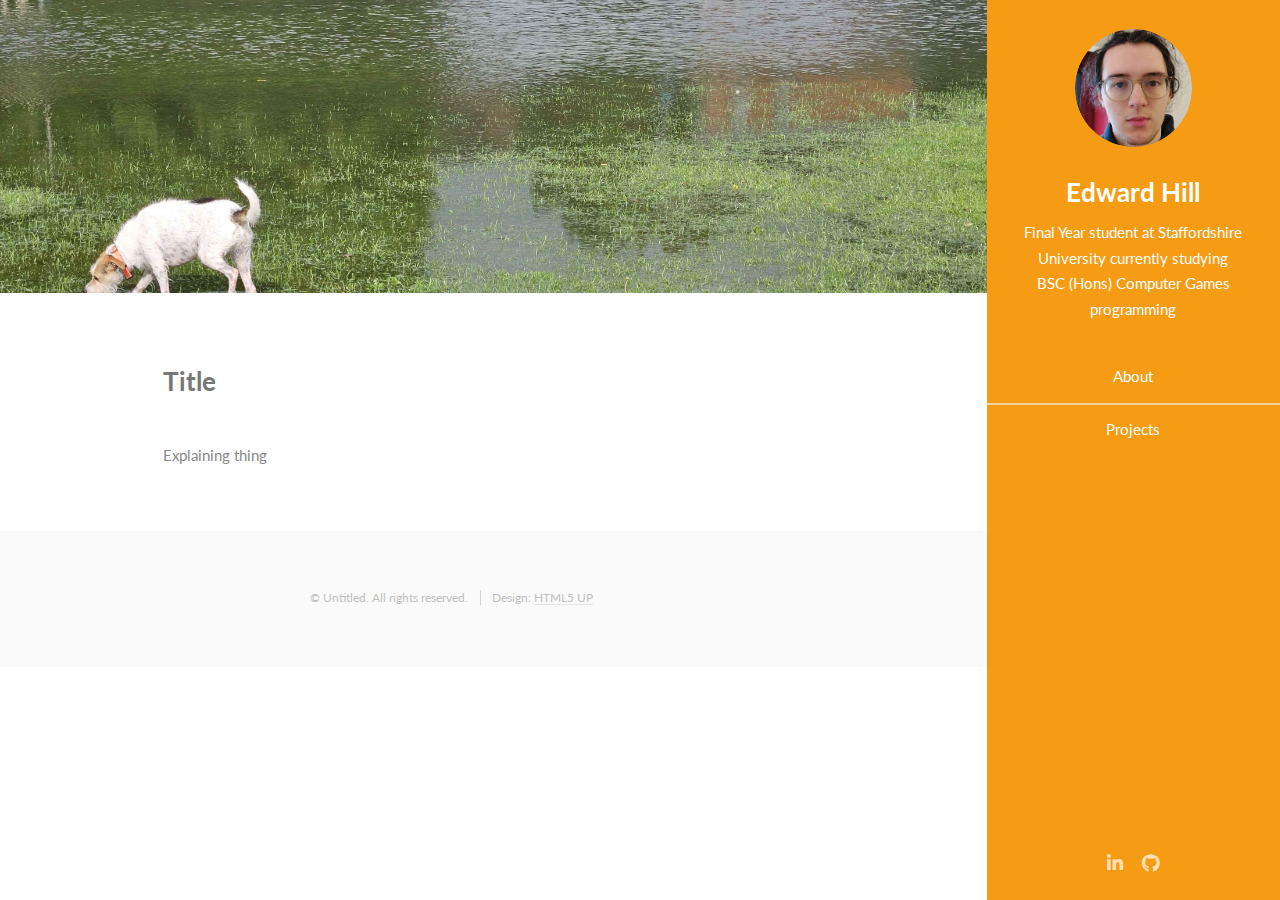
==== commit 176e6030: "thing" ====
--- a/LowLevelProgramming.html
+++ b/LowLevelProgramming.html
@@ -17,7 +17,7 @@
 			<section id="header">
 				<header>
 					<span class="image avatar"><img src="images/avatar.jpg" alt="" /></span>
-					<h1 id="logo"><a href="#">Edward Hill</a></h1>
+					<h1 id="logo"><a href="index.html">Edward Hill</a></h1>
 					<p>Final Year student at Staffordshire<br />
 					University currently studying<br /> 
 					BSC (Hons) Computer Games programming</p>
@@ -25,14 +25,11 @@
 				</header>
 				<nav id="nav">
 					<ul>
-						<li><a href="#one" class="active">About</a></li>
+						<li><a href="index.html#one" >About</a></li>
 						<!--
 	<li><a href="#two">Things I Can Do</a></li>
 		-->
-						<li><a href="#three">Projects</a></li>
-						<!--
-	<li><a href="#four">Contact</a></li>
-		-->
+						<li><a href="index.html#three">Projects</a></li>
 					</ul>
 				</nav>
 				<footer>
@@ -59,10 +56,10 @@
 								<div class="container">
 									<header class="major">
 										<h2></h2>
-										<p>About
+										<p>Title
 										</p>
 									</header>
-									<p>I am a student currently enrolled and studying at Staffordshire University, in my second semester of BSC (Hons) Computer Games programming. Learning how to code in both C++ , C# as well as how to use the Unity engine.</p>
+									<p>Explaining thing</p>
 								</div>
 							</section>
 
@@ -83,6 +80,7 @@
 							</section>
 								-->
 						<!-- Three -->
+						 <!-- 
 							<section id="three">
 								<div class="container">
 									<h3>Projects</h3>
@@ -92,7 +90,7 @@
 										<article>
 											<a href="" class="image"><img src="images/pic04.jpg" alt="" /></a>
 											<div class="inner">
-												<h4>Pacman in S2D</h4>
+												<h4>Low Level Programming</h4>
 												<p>
 													A recreaction of Pacman which was a project for university, created in S2D<br />
 													<a href="https://www.youtube.com/watch?v=y-IIgs3uy-4" class="fab fa-youtube"><span class="label"></span></a>
@@ -102,13 +100,34 @@
 										<article>
 											<a href="#" class="image"><img src="images/pic01.jpg" alt="" /></a>
 											<div class="inner">
-												<h4>Dark Crest</h4>
+												<h4>Dissertation thing</h4>
 												<p>
 													sole programmer for the project Dark Crest, a game created for and submitted to the Staffordshire Freshers Jam 2022<br />
 													<a href="https://itch.io/jam/freshers-jam-2022/rate/1725146" class="fab fa-itch-io"><span class="label"></span></a>
 												</p>
 											</div>
 										</article>
+										<article>
+											<a href="#" class="image"><img src="images/pic01.jpg" alt="" /></a>
+											<div class="inner">
+												<h4>Midnight Taxi</h4>
+												<p>
+													sole programmer for the project Dark Crest, a game created for and submitted to the Staffordshire Freshers Jam 2022<br />
+													<a href="https://itch.io/jam/freshers-jam-2022/rate/1725146" class="fab fa-itch-io"><span class="label"></span></a>
+												</p>
+											</div>
+										</article>
+										<article>
+											<a href="#" class="image"><img src="images/pic01.jpg" alt="" /></a>
+											<div class="inner">
+												<h4>Audio Module</h4>
+												<p>
+													sole programmer for the project Dark Crest, a game created for and submitted to the Staffordshire Freshers Jam 2022<br />
+													<a href="https://itch.io/jam/freshers-jam-2022/rate/1725146" class="fab fa-itch-io"><span class="label"></span></a>
+												</p>
+											</div>
+										</article>
+										-->
 
 										<!--
 	<article>
--- a/assets/css/main.css
+++ b/assets/css/main.css
@@ -117,7 +117,7 @@
 
 		a:hover {
 			border-bottom-color: transparent;
-			color: #4acaa8 !important;
+			color: #fa922a !important;
 		}
 
 	strong, b {
@@ -1848,7 +1848,7 @@
 		input[type="email"]:focus,
 		select:focus,
 		textarea:focus {
-			border-color: #4acaa8;
+			border-color: #f59b14;
 		}
 
 	select {
@@ -1953,7 +1953,7 @@
 
 		input[type="checkbox"]:focus + label:before,
 		input[type="radio"]:focus + label:before {
-			border-color: #4acaa8;
+			border-color: #f59b14;
 		}
 
 	input[type="checkbox"] + label:before {
@@ -2046,6 +2046,7 @@
 			font-family: 'Font Awesome 5 Brands';
 		}
 
+
 /* Image */
 
 	.image {
@@ -2068,6 +2069,7 @@
 			height: 100%;
 		}
 
+
 		.image[data-position="top left"] img {
 			-moz-object-position: top left;
 			-webkit-object-position: top left;
@@ -2164,6 +2166,9 @@
 			display: block;
 		}
 
+		a:hover img{
+			transform: scale(1.02);
+		}
 		.image.left {
 			float: left;
 			margin: 0 2.5em 2em 0;
@@ -2402,7 +2407,7 @@
 			}
 
 			ul.feature-icons li:before {
-				background: #4acaa8;
+				background: #f59b14;
 				border-radius: 100%;
 				color: #ffffff;
 				display: block;
@@ -2618,7 +2623,7 @@
 		input[type="reset"].primary,
 		input[type="button"].primary,
 		.button.primary {
-			background-color: #4acaa8;
+			background-color: #f59b14;
 			color: #ffffff !important;
 		}
 
@@ -2626,14 +2631,14 @@
 			input[type="reset"].primary:hover,
 			input[type="button"].primary:hover,
 			.button.primary:hover {
-				background-color: #5ed0b1;
+				background-color: #f59b14;
 			}
 
 			input[type="submit"].primary:active,
 			input[type="reset"].primary:active,
 			input[type="button"].primary:active,
 			.button.primary:active {
-				background-color: #39c29d;
+				background-color: #f59b14;
 			}
 
 		input[type="submit"].disabled, input[type="submit"]:disabled,
@@ -2700,7 +2705,7 @@
 		-webkit-justify-content: space-between;
 		-ms-justify-content: space-between;
 		justify-content: space-between;
-		background: #fa922a;
+		background: #f59b14;
 		color: #ffcf9e;
 		height: 100%;
 		overflow-y: auto;
@@ -2720,11 +2725,11 @@
 			}
 
 		#header header p {
-			color: #b7eadc;
+			color: #f5d39f;
 		}
 
 		#header a {
-			color: #d2f2e9;
+			color: #f5d39f;
 		}
 
 			#header a:hover {
@@ -2751,8 +2756,8 @@
 			}
 
 			#header > header p {
-				color: #d2f2e9;
-				font-style: italic;
+				color: #ffffff;
+				/*font-style: italic;*/
 				margin: 1em 0 0 0;
 			}
 
@@ -2772,7 +2777,7 @@
 			}
 
 				#header > footer .icons li a {
-					color: #b7eadc;
+					color: #ffe1b5;
 				}
 
 		#header > nav {
@@ -2789,7 +2794,7 @@
 			}
 
 				#header > nav ul li {
-					border-top: solid 2px #5ccfb1;
+					border-top: solid 2px #f5d39f;
 					display: block;
 					padding: 0;
 				}
@@ -2808,7 +2813,7 @@
 
 						#header > nav ul li a.active {
 							background: #fff;
-							color: #4acaa8 !important;
+							color: #ffa238 !important;
 						}
 
 					#header > nav ul li:first-child {
@@ -3076,7 +3081,7 @@
 					}
 
 					#titleBar .toggle:before {
-						background: #4acaa8;
+						background: #f59b14;
 						color: #ffffff;
 						content: '\f0c9';
 						display: block;
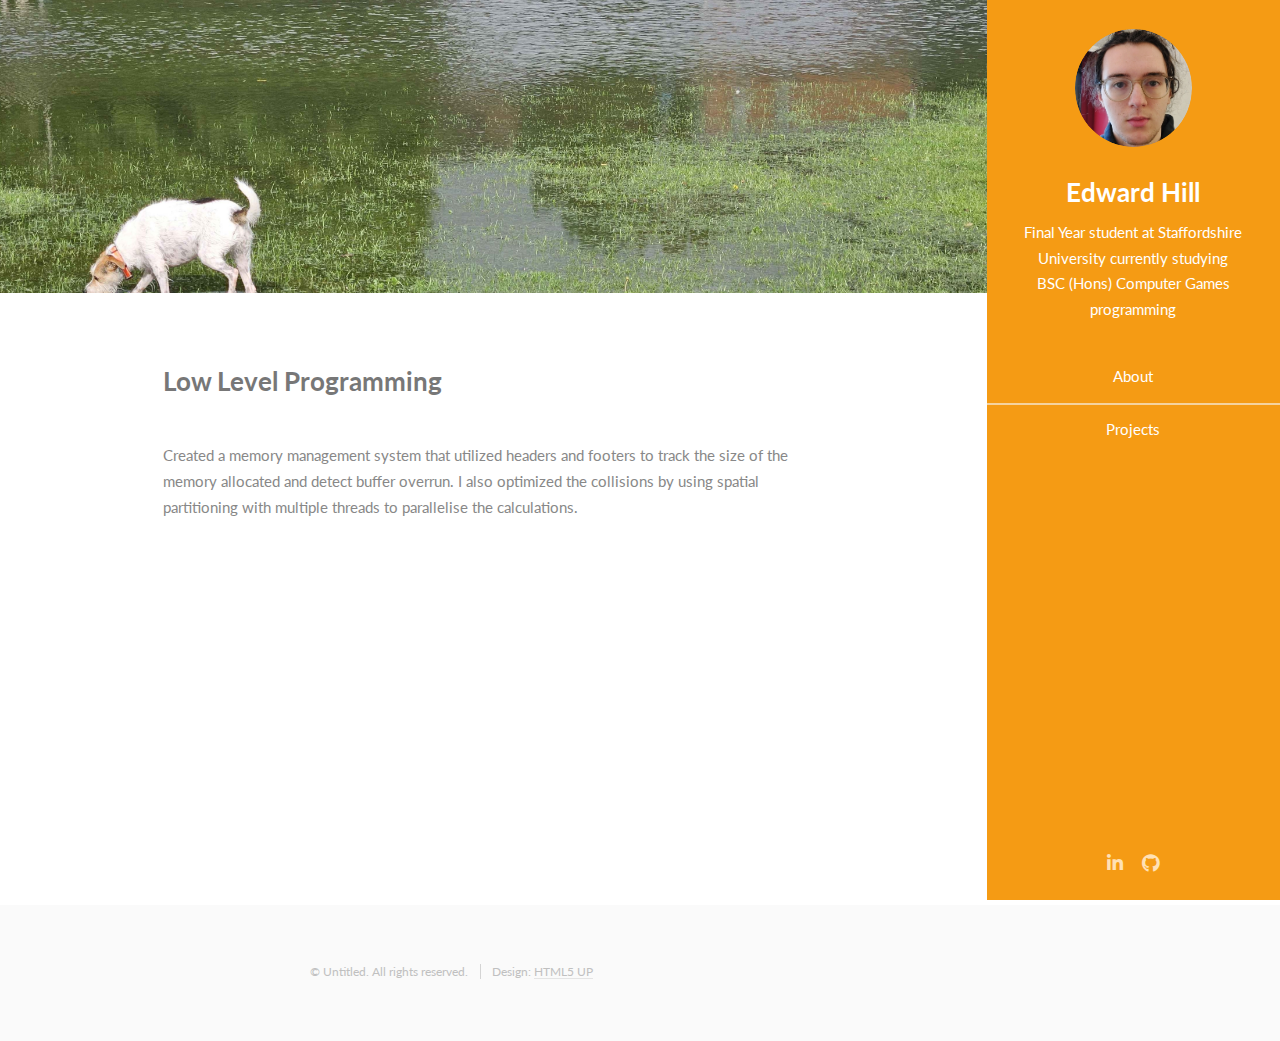
==== commit b691407c: "final changes before interview" ====
--- a/LowLevelProgramming.html
+++ b/LowLevelProgramming.html
@@ -56,10 +56,14 @@
 								<div class="container">
 									<header class="major">
 										<h2></h2>
-										<p>Title
+										<p>Low Level Programming
 										</p>
 									</header>
-									<p>Explaining thing</p>
+									<p>
+										
+										Created a memory management system that utilized headers and footers to track the size of the memory allocated and detect buffer overrun. I also optimized the collisions by using spatial partitioning with multiple threads to parallelise the calculations.
+									</p>
+									<div class="youtube"><iframe width="560" height="315" src="https://www.youtube.com/embed/sDTixwUkJ2s?si=WEw6oCUGsAV2_2gC" title="YouTube video player" frameborder="0" allow="accelerometer; autoplay; clipboard-write; encrypted-media; gyroscope; picture-in-picture; web-share" referrerpolicy="strict-origin-when-cross-origin" allowfullscreen></iframe> </div>
 								</div>
 							</section>
 
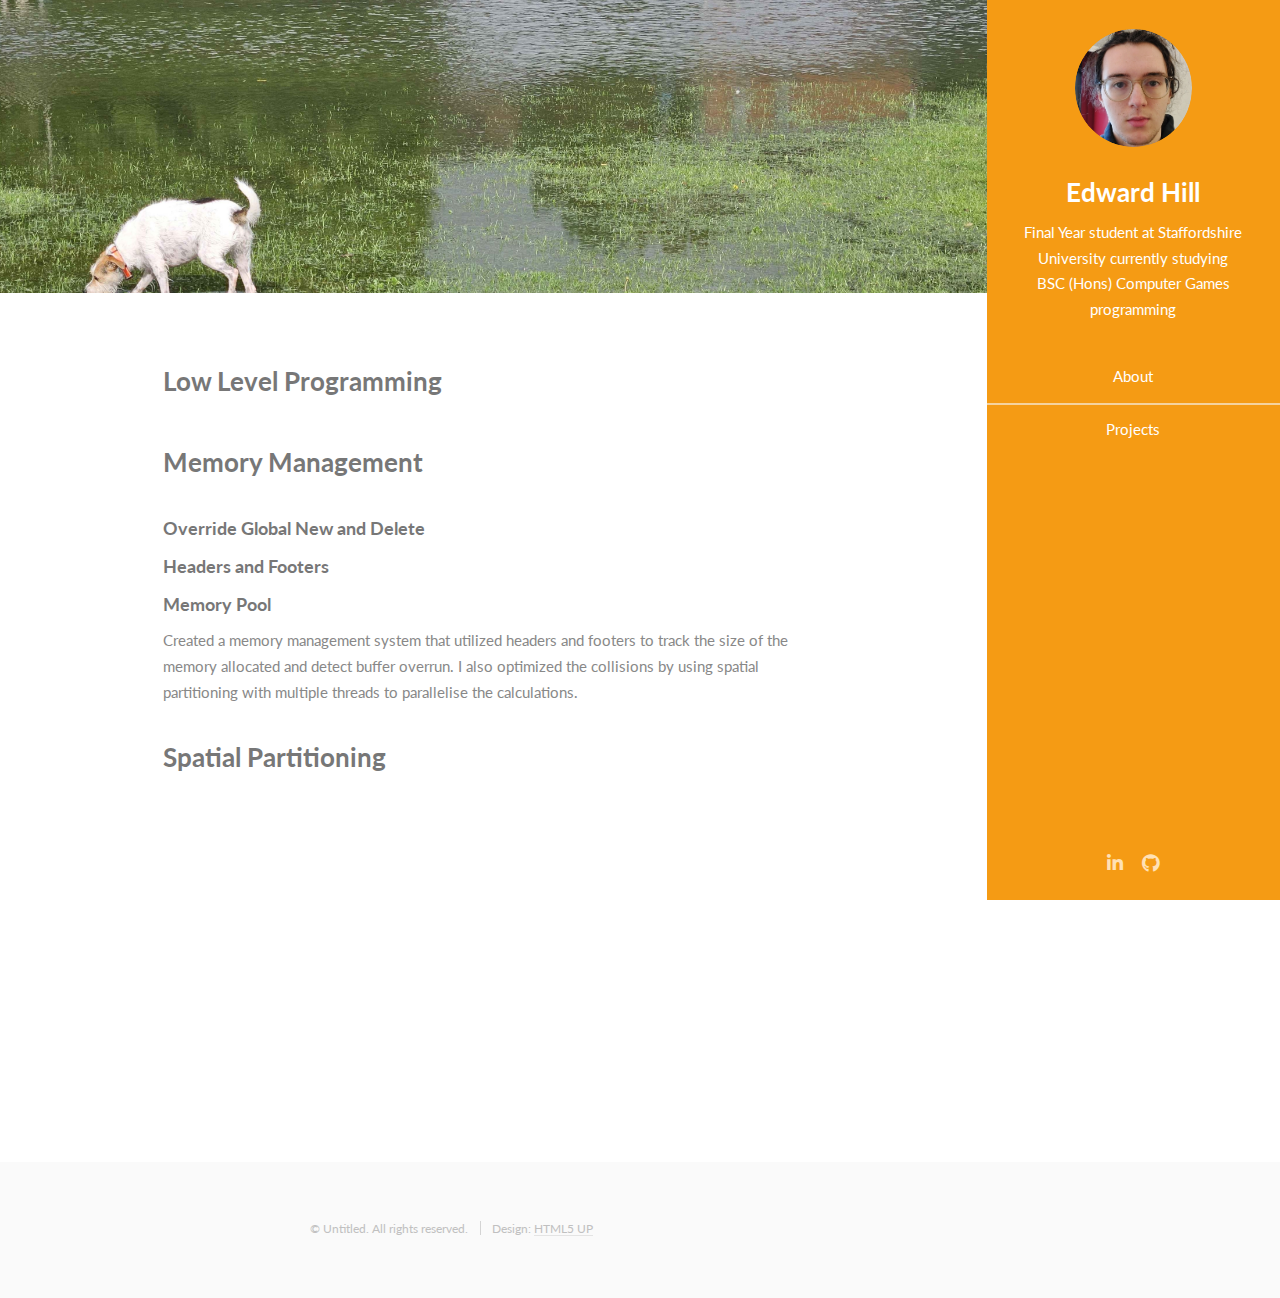
==== commit 3b3799e1: "headers" ====
--- a/LowLevelProgramming.html
+++ b/LowLevelProgramming.html
@@ -59,12 +59,20 @@
 										<p>Low Level Programming
 										</p>
 									</header>
+									<h3>Memory Management</h3>
 									<p>
-										
+										<!-- code snippets rhys gives you thing gifs more pictures -->
+										 <h4>Override Global New and Delete</h4>
+										 <h4>Headers and Footers</h4>
+										 <h4>Memory Pool</h4>
 										Created a memory management system that utilized headers and footers to track the size of the memory allocated and detect buffer overrun. I also optimized the collisions by using spatial partitioning with multiple threads to parallelise the calculations.
 									</p>
+									<h3>Spatial Partitioning</h3>
+									<p>
+										<h4></h4>
+									</p>
 									<div class="youtube"><iframe width="560" height="315" src="https://www.youtube.com/embed/sDTixwUkJ2s?si=WEw6oCUGsAV2_2gC" title="YouTube video player" frameborder="0" allow="accelerometer; autoplay; clipboard-write; encrypted-media; gyroscope; picture-in-picture; web-share" referrerpolicy="strict-origin-when-cross-origin" allowfullscreen></iframe> </div>
-								</div>
+								</div> <!-- change video titles -->
 							</section>
 
 						<!-- Two 
